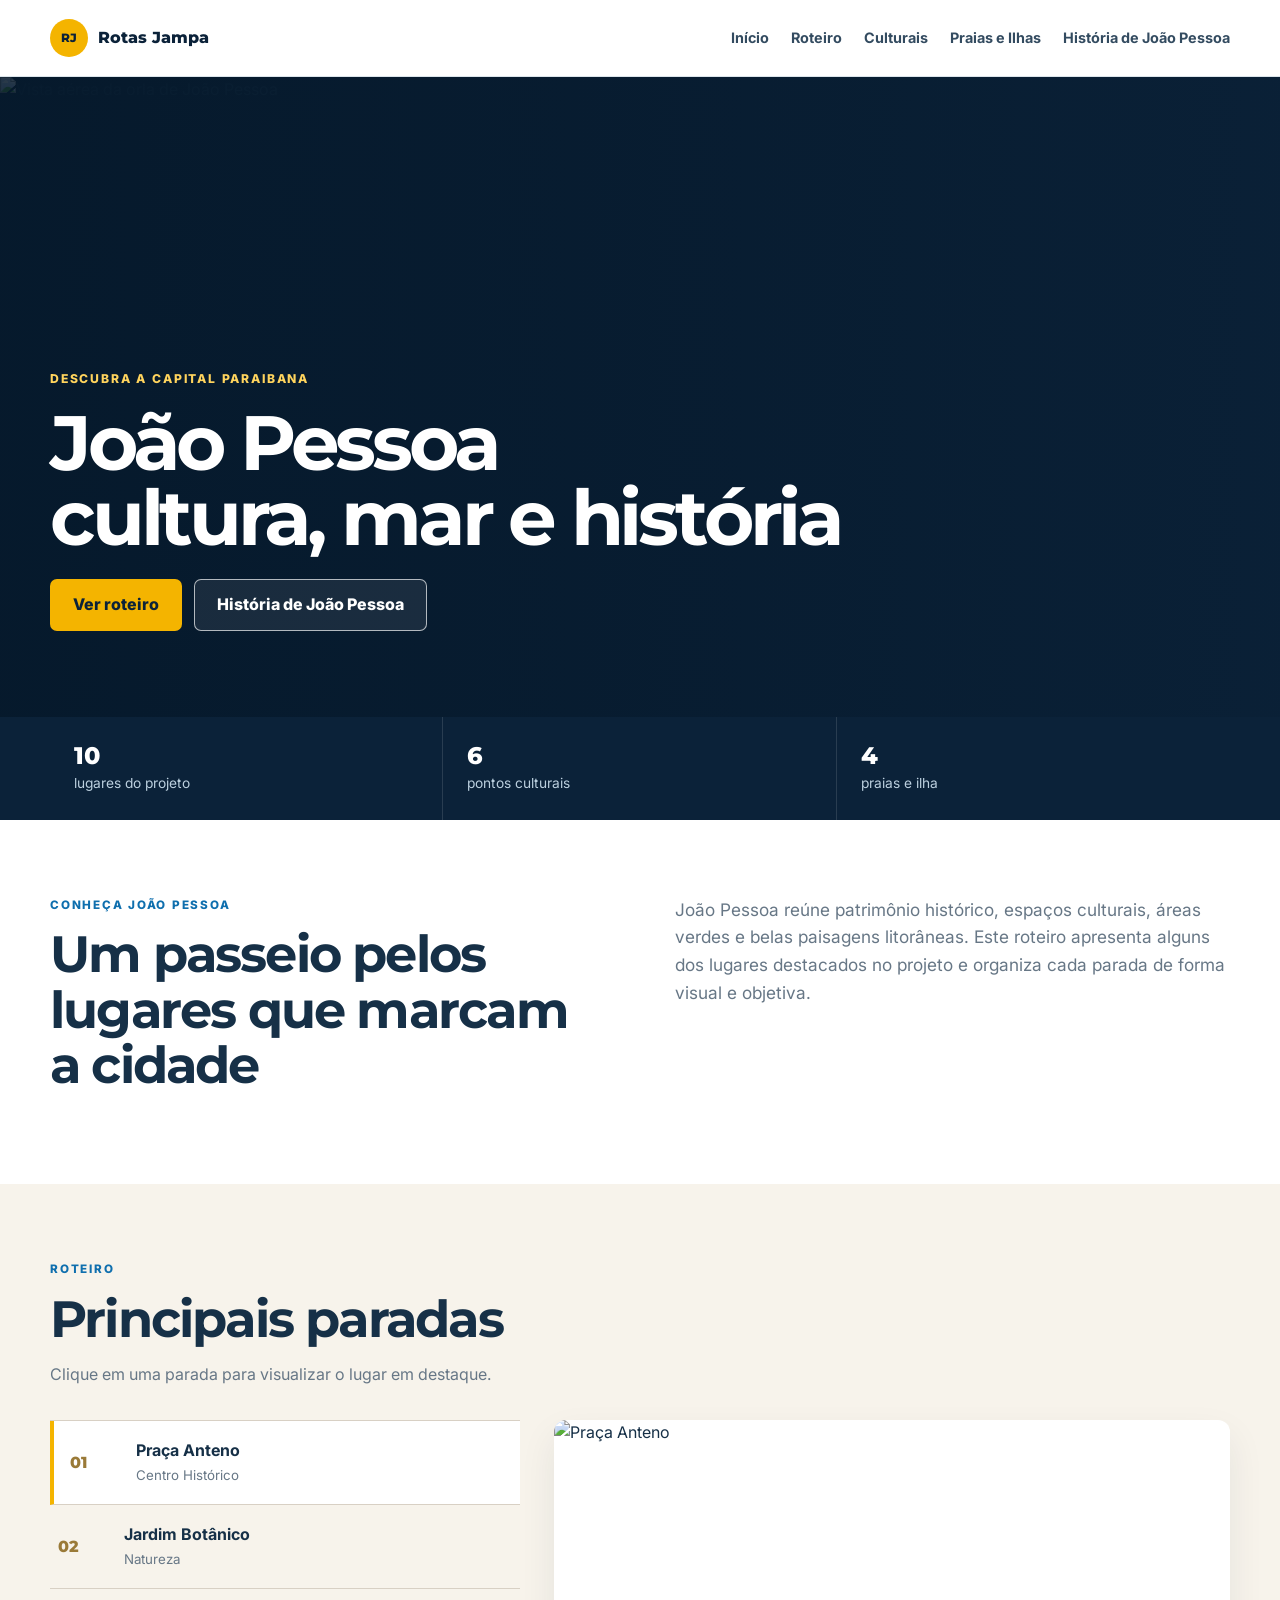
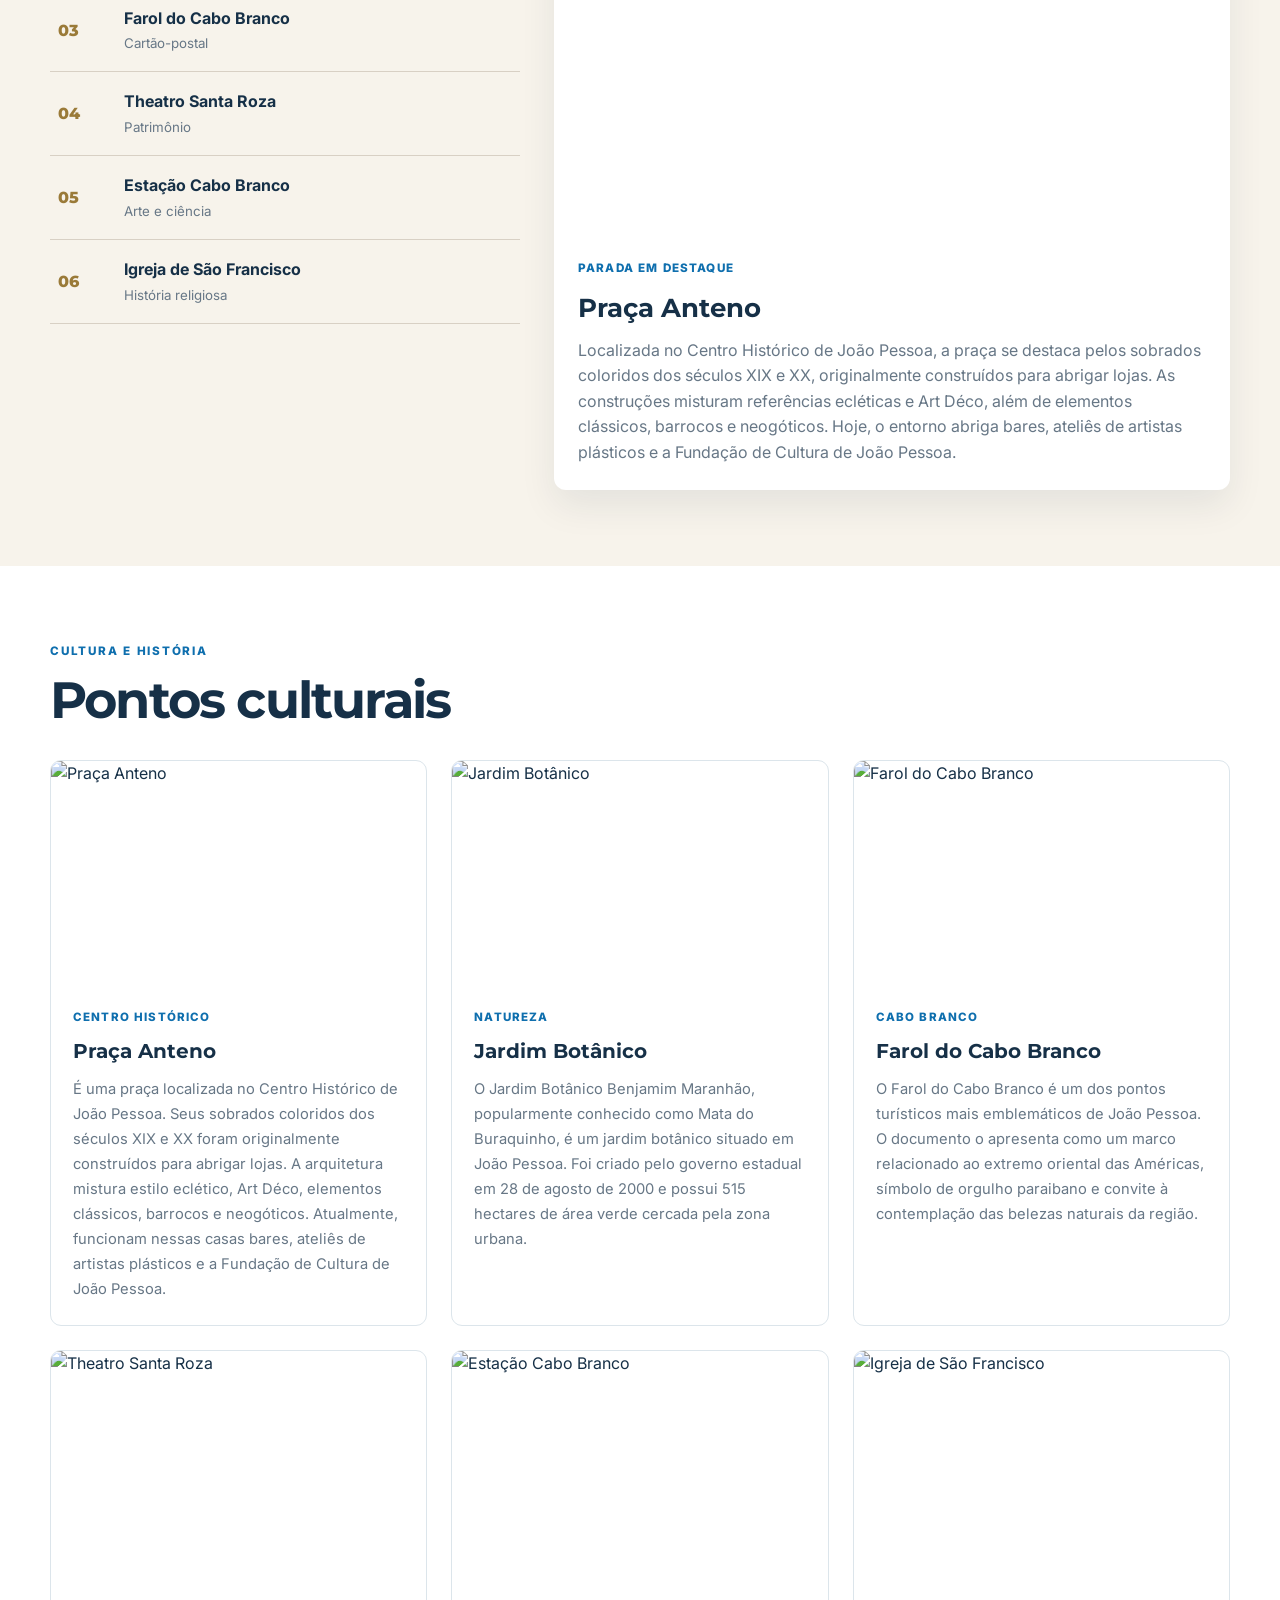
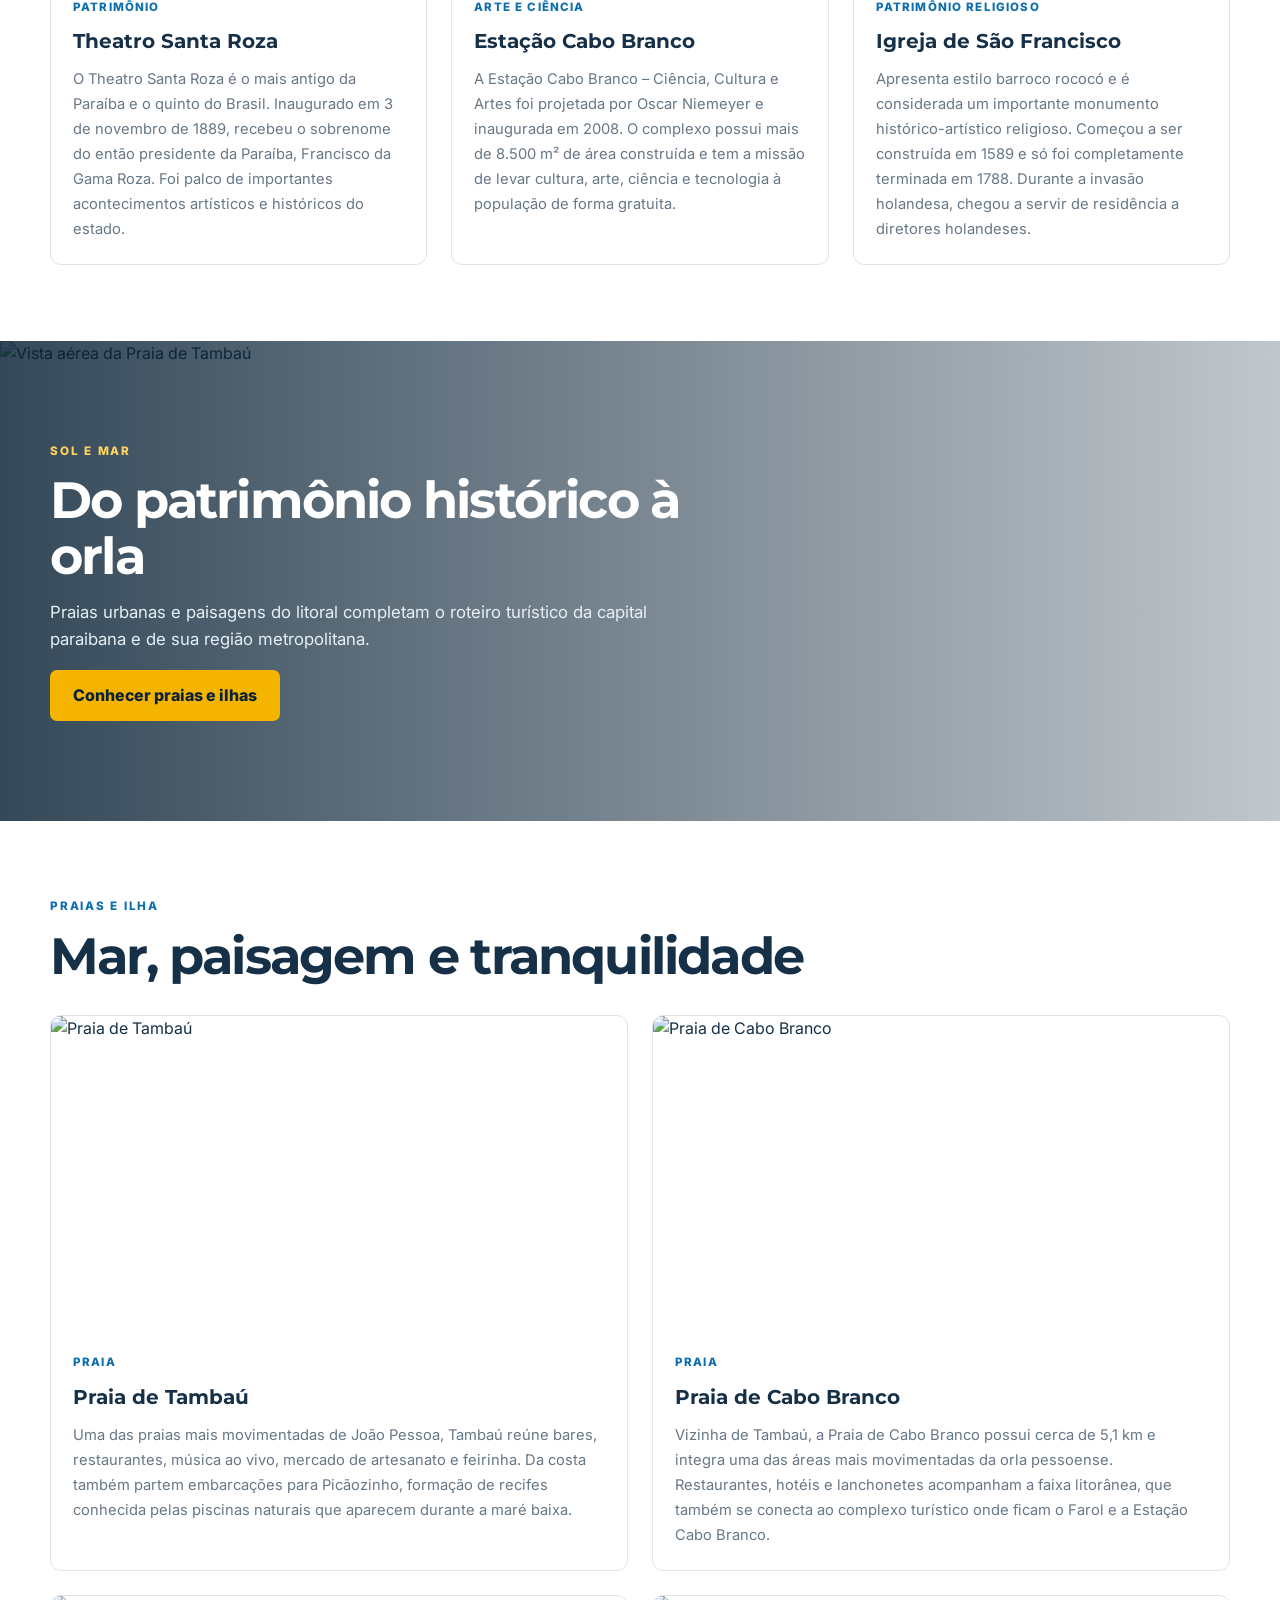
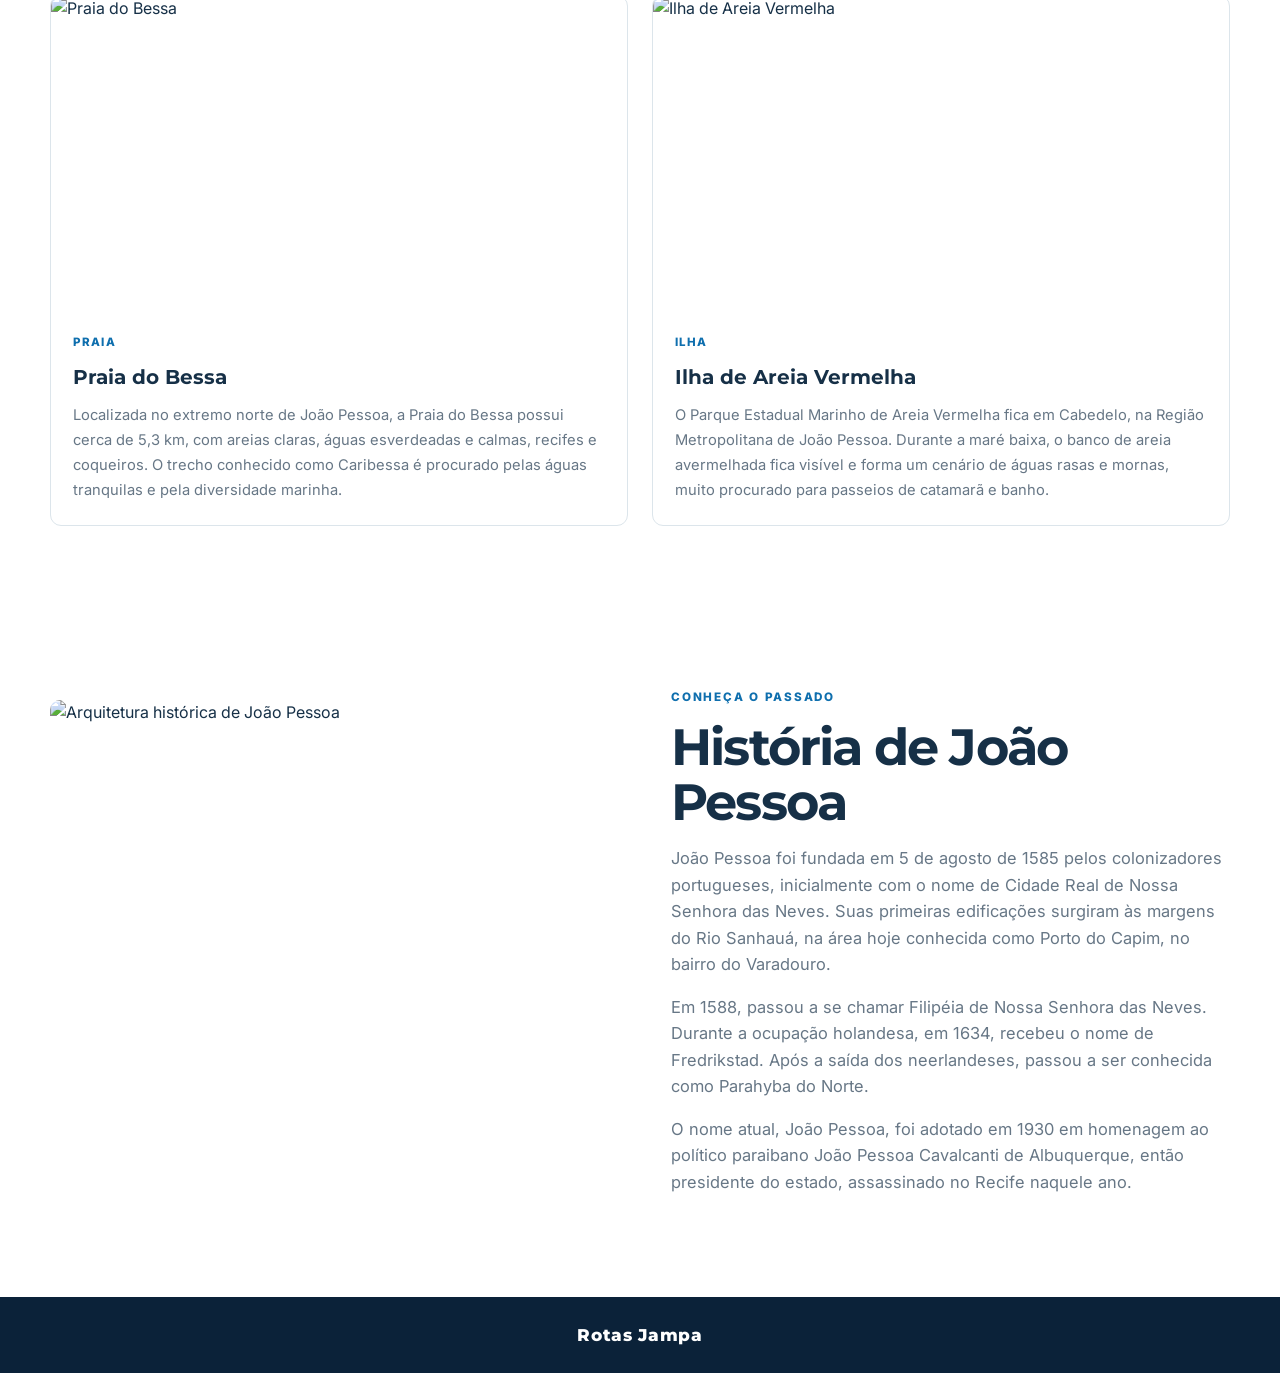
==== index.html @ 11f4ceae ":ok_hand: Alterações de revisão de código" ====
<!DOCTYPE html>
<html lang="pt-BR">
<head>
  <meta charset="UTF-8">
  <meta name="viewport" content="width=device-width, initial-scale=1.0">
  <meta name="description" content="Conheça pontos turísticos, praias, cultura e história de João Pessoa.">
  <title>Rotas Jampa | João Pessoa</title>
  <link rel="stylesheet" href="style.css">
</head>
<body>

  <header class="site-header">
    <div class="container header-inner">
      <a class="brand" href="#inicio">
        <span class="brand-mark">RJ</span>
        <span>Rotas Jampa</span>
      </a>

      <button class="menu-toggle" type="button" aria-expanded="false" aria-controls="menu">Menu</button>

      <nav class="primary-nav" id="menu">
        <a href="#inicio">Início</a>
        <a href="#roteiro">Roteiro</a>
        <a href="#culturais">Culturais</a>
        <a href="#praias">Praias e Ilhas</a>
        <a href="#historia">História de João Pessoa</a>
      </nav>
    </div>
  </header>

  <main>

    <section class="hero" id="inicio">
      <img src="img/cabo-branco.png" alt="Vista aérea da orla de João Pessoa">
      <div class="hero-overlay"></div>

      <div class="container hero-content">
        <span class="hero-kicker">Descubra a capital paraibana</span>

        <h1>
          João Pessoa<br>
          <strong>cultura, mar e história</strong>
        </h1>

        <div class="hero-actions">
          <a class="button primary" href="#roteiro">Ver roteiro</a>
          <a class="button ghost" href="#historia">História de João Pessoa</a>
        </div>
      </div>
    </section>

    <section class="quick-info">
      <div class="container quick-grid">
        <div>
          <strong>10</strong>
          <span>lugares do projeto</span>
        </div>

        <div>
          <strong>6</strong>
          <span>pontos culturais</span>
        </div>

        <div>
          <strong>4</strong>
          <span>praias e ilha</span>
        </div>
      </div>
    </section>

    <section class="section intro-section">
      <div class="container split">
        <div>
          <span class="eyebrow">Conheça João Pessoa</span>
          <h2>Um passeio pelos lugares que marcam a cidade</h2>
        </div>

        <div>
          <p>João Pessoa reúne patrimônio histórico, espaços culturais, áreas verdes e belas paisagens litorâneas. Este roteiro apresenta alguns dos lugares destacados no projeto e organiza cada parada de forma visual e objetiva.</p>
        </div>
      </div>
    </section>

    <section class="section route-section" id="roteiro">
      <div class="container">

        <div class="section-title">
          <span class="eyebrow">Roteiro</span>
          <h2>Principais paradas</h2>
          <p>Clique em uma parada para visualizar o lugar em destaque.</p>
        </div>

        <div class="route-layout">

          <div class="route-list">

            <button class="route-item active"
              data-image="img/praca-anteno.png"
              data-title="Praça Anteno"
              data-text="Localizada no Centro Histórico de João Pessoa, a praça se destaca pelos sobrados coloridos dos séculos XIX e XX, originalmente construídos para abrigar lojas. As construções misturam referências ecléticas e Art Déco, além de elementos clássicos, barrocos e neogóticos. Hoje, o entorno abriga bares, ateliês de artistas plásticos e a Fundação de Cultura de João Pessoa.">
              <span>01</span>
              <div>
                <strong>Praça Anteno</strong>
                <small>Centro Histórico</small>
              </div>
            </button>

            <button class="route-item"
              data-image="img/jardim-botanico.png"
              data-title="Jardim Botânico"
              data-text="O Jardim Botânico Benjamim Maranhão, popularmente conhecido como Mata do Buraquinho, está situado em João Pessoa. Foi criado pelo governo estadual em 28 de agosto de 2000 e possui 515 hectares de área verde cercada pela zona urbana.">
              <span>02</span>
              <div>
                <strong>Jardim Botânico</strong>
                <small>Natureza</small>
              </div>
            </button>

            <button class="route-item"
              data-image="img/farol-cabo-branco.png"
              data-title="Farol do Cabo Branco"
              data-text="O Farol do Cabo Branco é um dos pontos turísticos mais emblemáticos de João Pessoa. O documento destaca sua relação com o extremo oriental das Américas e o apresenta como símbolo de orgulho paraibano e como um local de contemplação da natureza.">
              <span>03</span>
              <div>
                <strong>Farol do Cabo Branco</strong>
                <small>Cartão-postal</small>
              </div>
            </button>

            <button class="route-item"
              data-image="img/theatro-santa-roza.png"
              data-title="Theatro Santa Roza"
              data-text="O Theatro Santa Roza é o mais antigo da Paraíba e o quinto do Brasil. Inaugurado em 3 de novembro de 1889, recebeu o sobrenome do então presidente da Paraíba, Francisco da Gama Roza, e foi palco de importantes acontecimentos artísticos e históricos do estado.">
              <span>04</span>
              <div>
                <strong>Theatro Santa Roza</strong>
                <small>Patrimônio</small>
              </div>
            </button>

            <button class="route-item"
              data-image="img/estacao-cabo-branco.png"
              data-title="Estação Cabo Branco"
              data-text="A Estação Cabo Branco – Ciência, Cultura e Artes foi projetada por Oscar Niemeyer e inaugurada em 2008. O complexo possui mais de 8.500 m² e tem como missão levar cultura, arte, ciência e tecnologia à população de forma gratuita.">
              <span>05</span>
              <div>
                <strong>Estação Cabo Branco</strong>
                <small>Arte e ciência</small>
              </div>
            </button>

            <button class="route-item"
              data-image="img/igreja-sao-francisco.png"
              data-title="Igreja de São Francisco"
              data-text="A Igreja de São Francisco apresenta estilo barroco rococó e é considerada um importante monumento histórico-artístico religioso. Sua construção começou em 1589 e foi completamente concluída em 1788.">
              <span>06</span>
              <div>
                <strong>Igreja de São Francisco</strong>
                <small>História religiosa</small>
              </div>
            </button>

          </div>

          <article class="route-preview">
            <img id="route-image" src="img/praca-anteno.png" alt="Praça Anteno">

            <div class="route-preview-content">
              <span>Parada em destaque</span>

              <h3 id="route-title">Praça Anteno</h3>

              <p id="route-text">
                Localizada no Centro Histórico de João Pessoa, a praça se destaca pelos sobrados coloridos dos séculos XIX e XX, originalmente construídos para abrigar lojas. As construções misturam referências ecléticas e Art Déco, além de elementos clássicos, barrocos e neogóticos. Hoje, o entorno abriga bares, ateliês de artistas plásticos e a Fundação de Cultura de João Pessoa.
              </p>
            </div>
          </article>

        </div>
      </div>
    </section>

    <section class="section cards-section" id="culturais">
      <div class="container">

        <div class="section-title">
          <span class="eyebrow">Cultura e história</span>
          <h2>Pontos culturais</h2>
        </div>

        <div class="tour-grid">

          <article class="tour-card">
            <img src="img/praca-anteno.png" alt="Praça Anteno">
            <div>
              <span>Centro Histórico</span>
              <h3>Praça Anteno</h3>
              <p>É uma praça localizada no Centro Histórico de João Pessoa. Seus sobrados coloridos dos séculos XIX e XX foram originalmente construídos para abrigar lojas. A arquitetura mistura estilo eclético, Art Déco, elementos clássicos, barrocos e neogóticos. Atualmente, funcionam nessas casas bares, ateliês de artistas plásticos e a Fundação de Cultura de João Pessoa.</p>
            </div>
          </article>

          <article class="tour-card">
            <img src="img/jardim-botanico.png" alt="Jardim Botânico">
            <div>
              <span>Natureza</span>
              <h3>Jardim Botânico</h3>
              <p>O Jardim Botânico Benjamim Maranhão, popularmente conhecido como Mata do Buraquinho, é um jardim botânico situado em João Pessoa. Foi criado pelo governo estadual em 28 de agosto de 2000 e possui 515 hectares de área verde cercada pela zona urbana.</p>
            </div>
          </article>

          <article class="tour-card">
            <img src="img/farol-cabo-branco.png" alt="Farol do Cabo Branco">
            <div>
              <span>Cabo Branco</span>
              <h3>Farol do Cabo Branco</h3>
              <p>O Farol do Cabo Branco é um dos pontos turísticos mais emblemáticos de João Pessoa. O documento o apresenta como um marco relacionado ao extremo oriental das Américas, símbolo de orgulho paraibano e convite à contemplação das belezas naturais da região.</p>
            </div>
          </article>

          <article class="tour-card">
            <img src="img/theatro-santa-roza.png" alt="Theatro Santa Roza">
            <div>
              <span>Patrimônio</span>
              <h3>Theatro Santa Roza</h3>
              <p>O Theatro Santa Roza é o mais antigo da Paraíba e o quinto do Brasil. Inaugurado em 3 de novembro de 1889, recebeu o sobrenome do então presidente da Paraíba, Francisco da Gama Roza. Foi palco de importantes acontecimentos artísticos e históricos do estado.</p>
            </div>
          </article>

          <article class="tour-card">
            <img src="img/estacao-cabo-branco.png" alt="Estação Cabo Branco">
            <div>
              <span>Arte e ciência</span>
              <h3>Estação Cabo Branco</h3>
              <p>A Estação Cabo Branco – Ciência, Cultura e Artes foi projetada por Oscar Niemeyer e inaugurada em 2008. O complexo possui mais de 8.500 m² de área construída e tem a missão de levar cultura, arte, ciência e tecnologia à população de forma gratuita.</p>
            </div>
          </article>

          <article class="tour-card">
            <img src="img/igreja-sao-francisco.png" alt="Igreja de São Francisco">
            <div>
              <span>Patrimônio religioso</span>
              <h3>Igreja de São Francisco</h3>
              <p>Apresenta estilo barroco rococó e é considerada um importante monumento histórico-artístico religioso. Começou a ser construída em 1589 e só foi completamente terminada em 1788. Durante a invasão holandesa, chegou a servir de residência a diretores holandeses.</p>
            </div>
          </article>

        </div>
      </div>
    </section>

    <section class="feature-banner">
      <img src="img/tambau.png" alt="Vista aérea da Praia de Tambaú">
      <div class="feature-overlay"></div>

      <div class="container feature-content">
        <span class="eyebrow light">Sol e mar</span>
        <h2>Do patrimônio histórico à orla</h2>
        <p>Praias urbanas e paisagens do litoral completam o roteiro turístico da capital paraibana e de sua região metropolitana.</p>
        <a class="button primary" href="#praias">Conhecer praias e ilhas</a>
      </div>
    </section>

    <section class="section cards-section" id="praias">
      <div class="container">

        <div class="section-title">
          <span class="eyebrow">Praias e ilha</span>
          <h2>Mar, paisagem e tranquilidade</h2>
        </div>

        <div class="tour-grid beach-grid">

          <article class="tour-card large">
            <img src="img/tambau.png" alt="Praia de Tambaú">
            <div>
              <span>Praia</span>
              <h3>Praia de Tambaú</h3>
              <p>Uma das praias mais movimentadas de João Pessoa, Tambaú reúne bares, restaurantes, música ao vivo, mercado de artesanato e feirinha. Da costa também partem embarcações para Picãozinho, formação de recifes conhecida pelas piscinas naturais que aparecem durante a maré baixa.</p>
            </div>
          </article>

          <article class="tour-card large">
            <img src="img/cabo-branco.png" alt="Praia de Cabo Branco">
            <div>
              <span>Praia</span>
              <h3>Praia de Cabo Branco</h3>
              <p>Vizinha de Tambaú, a Praia de Cabo Branco possui cerca de 5,1 km e integra uma das áreas mais movimentadas da orla pessoense. Restaurantes, hotéis e lanchonetes acompanham a faixa litorânea, que também se conecta ao complexo turístico onde ficam o Farol e a Estação Cabo Branco.</p>
            </div>
          </article>

          <article class="tour-card large">
            <img src="img/bessa.png" alt="Praia do Bessa">
            <div>
              <span>Praia</span>
              <h3>Praia do Bessa</h3>
              <p>Localizada no extremo norte de João Pessoa, a Praia do Bessa possui cerca de 5,3 km, com areias claras, águas esverdeadas e calmas, recifes e coqueiros. O trecho conhecido como Caribessa é procurado pelas águas tranquilas e pela diversidade marinha.</p>
            </div>
          </article>

          <article class="tour-card large">
            <img src="img/areia-vermelha.png" alt="Ilha de Areia Vermelha">
            <div>
              <span>Ilha</span>
              <h3>Ilha de Areia Vermelha</h3>
              <p>O Parque Estadual Marinho de Areia Vermelha fica em Cabedelo, na Região Metropolitana de João Pessoa. Durante a maré baixa, o banco de areia avermelhada fica visível e forma um cenário de águas rasas e mornas, muito procurado para passeios de catamarã e banho.</p>
            </div>
          </article>

        </div>
      </div>
    </section>

    <section class="history-section" id="historia">
      <div class="container history-layout">

        <div class="history-image">
          <img src="img/praca-anteno.png" alt="Arquitetura histórica de João Pessoa">
        </div>

        <div class="history-copy">
          <span class="eyebrow">Conheça o passado</span>
          <h2>História de João Pessoa</h2>

          <p>João Pessoa foi fundada em 5 de agosto de 1585 pelos colonizadores portugueses, inicialmente com o nome de Cidade Real de Nossa Senhora das Neves. Suas primeiras edificações surgiram às margens do Rio Sanhauá, na área hoje conhecida como Porto do Capim, no bairro do Varadouro.</p>

          <p>Em 1588, passou a se chamar Filipéia de Nossa Senhora das Neves. Durante a ocupação holandesa, em 1634, recebeu o nome de Fredrikstad. Após a saída dos neerlandeses, passou a ser conhecida como Parahyba do Norte.</p>

          <p>O nome atual, João Pessoa, foi adotado em 1930 em homenagem ao político paraibano João Pessoa Cavalcanti de Albuquerque, então presidente do estado, assassinado no Recife naquele ano.</p>
        </div>

      </div>
    </section>

  </main>

  <footer class="site-footer">
    <div class="container footer-simple">Rotas Jampa</div>
  </footer>

  <script src="script.js"></script>
</body>
</html>
---- style.css ----
@import url('https://fonts.googleapis.com/css2?family=Inter:wght@400;500;600;700&family=Montserrat:wght@600;700;800&display=swap');

:root{
  --navy:#0b2239;
  --blue:#0f6fae;
  --sky:#eaf5fb;
  --yellow:#f4b400;
  --sand:#f7f3eb;
  --white:#fff;
  --ink:#163047;
  --muted:#677786;
  --line:#dce5eb;
}

*{box-sizing:border-box}

html{scroll-behavior:smooth}

body{
  margin:0;
  color:var(--ink);
  background:#fff;
  font:1rem/1.6 Inter,Arial,sans-serif;
}

img{
  display:block;
  width:100%;
}

a{
  text-decoration:none;
  color:inherit;
}

button{font:inherit}

h1,h2,h3,.brand{
  font-family:Montserrat,Arial,sans-serif;
}

h1,h2,h3,p{margin-top:0}

.container{
  width:min(1180px,calc(100% - 40px));
  margin-inline:auto;
}

.site-header{
  position:sticky;
  top:0;
  z-index:30;
  background:rgba(255,255,255,.95);
  backdrop-filter:blur(12px);
  border-bottom:1px solid var(--line);
}

.header-inner{
  min-height:76px;
  display:flex;
  align-items:center;
  justify-content:space-between;
  gap:28px;
}

.brand{
  display:flex;
  align-items:center;
  gap:10px;
  font-weight:800;
  color:var(--navy);
}

.brand-mark{
  display:grid;
  place-items:center;
  width:38px;
  height:38px;
  border-radius:50%;
  background:var(--yellow);
  color:var(--navy);
  font-size:.72rem;
}

.primary-nav{
  display:flex;
  gap:22px;
  align-items:center;
}

.primary-nav a{
  font-size:.9rem;
  font-weight:700;
  color:#334b60;
}

.primary-nav a:hover{color:var(--blue)}

.menu-toggle{
  display:none;
  border:1px solid var(--line);
  background:#fff;
  border-radius:8px;
  padding:9px 14px;
  color:var(--navy);
  cursor:pointer;
}

.hero{
  position:relative;
  min-height:640px;
  display:flex;
  align-items:end;
  overflow:hidden;
  background:var(--navy);
}

.hero>img{
  position:absolute;
  inset:0;
  height:100%;
  object-fit:cover;
}

.hero-overlay{
  position:absolute;
  inset:0;
  background:linear-gradient(90deg,rgba(5,24,42,.86) 0%,rgba(5,24,42,.58) 48%,rgba(5,24,42,.18) 100%);
}

.hero-content{
  position:relative;
  z-index:2;
  color:#fff;
  padding-top:120px;
  padding-bottom:86px;
}

.hero-kicker{
  display:inline-block;
  margin-bottom:16px;
  color:#ffd45d;
  font-weight:800;
  text-transform:uppercase;
  letter-spacing:.15em;
  font-size:.76rem;
}

.hero h1{
  max-width:850px;
  font-size:clamp(3rem,6vw,5.7rem);
  line-height:.98;
  letter-spacing:-.055em;
  margin-bottom:24px;
}

.hero h1 strong{
  font-weight:700;
  color:#fff;
}

.hero p{
  max-width:650px;
  font-size:1.18rem;
  color:#eaf3f9;
  margin-bottom:28px;
}

.hero-actions{
  display:flex;
  flex-wrap:wrap;
  gap:12px;
}

.button{
  display:inline-flex;
  align-items:center;
  justify-content:center;
  min-height:50px;
  padding:12px 22px;
  border:1px solid transparent;
  border-radius:7px;
  font-weight:800;
  cursor:pointer;
}

.button.primary{
  background:var(--yellow);
  color:var(--navy);
}

.button.ghost{
  border-color:#ffffffaa;
  color:#fff;
  background:#ffffff14;
}

.quick-info{
  background:var(--navy);
  color:#fff;
}

.quick-grid{
  display:grid;
  grid-template-columns:repeat(3,1fr);
}

.quick-grid div{
  padding:24px;
  border-right:1px solid #ffffff20;
}

.quick-grid div:last-child{
  border-right:0;
}

.quick-grid strong{
  display:block;
  font:800 1.5rem Montserrat;
}

.quick-grid span{
  color:#bcd0df;
  font-size:.86rem;
}

.section{padding:76px 0}

.split{
  display:grid;
  grid-template-columns:1fr 1fr;
  gap:70px;
  align-items:start;
}

.eyebrow{
  display:block;
  margin-bottom:12px;
  color:var(--blue);
  font-size:.73rem;
  font-weight:800;
  letter-spacing:.15em;
  text-transform:uppercase;
}

.eyebrow.light{color:#ffd45d}

h2{
  font-size:clamp(2rem,4vw,3.2rem);
  line-height:1.08;
  letter-spacing:-.035em;
  margin-bottom:16px;
}

.split p{
  color:var(--muted);
  font-size:1.08rem;
}

.section-title{margin-bottom:32px}

.section-title p{
  color:var(--muted);
  margin-bottom:0;
}

.route-section{background:var(--sand)}

.route-layout{
  display:grid;
  grid-template-columns:.82fr 1.18fr;
  gap:34px;
  align-items:start;
}

.route-list{
  display:flex;
  flex-direction:column;
  border-top:1px solid #d8d0c4;
}

.route-item{
  display:grid;
  grid-template-columns:54px 1fr;
  gap:12px;
  align-items:center;
  text-align:left;
  padding:17px 8px;
  border:0;
  border-bottom:1px solid #d8d0c4;
  background:transparent;
  color:var(--ink);
  cursor:pointer;
}

.route-item>span{
  font:800 1rem Montserrat;
  color:#9a7a38;
}

.route-item strong{
  display:block;
  font-size:1rem;
}

.route-item small{
  display:block;
  color:var(--muted);
  margin-top:2px;
}

.route-item.active{
  background:#fff;
  padding-left:16px;
  border-left:4px solid var(--yellow);
}

.route-preview{
  margin:0;
  background:#fff;
  border-radius:12px;
  overflow:hidden;
  box-shadow:0 16px 36px #112a3b14;
}

.route-preview img{
  height:410px;
  object-fit:cover;
}

.route-preview-content{padding:24px}

.route-preview-content>span{
  color:var(--blue);
  font-size:.73rem;
  font-weight:800;
  text-transform:uppercase;
  letter-spacing:.1em;
}

.route-preview-content h3{
  font-size:1.65rem;
  margin:8px 0;
}

.route-preview-content p{
  color:var(--muted);
  margin-bottom:0;
}

.cards-section{background:#fff}

.tour-grid{
  display:grid;
  grid-template-columns:repeat(3,1fr);
  gap:24px;
}

.tour-card{
  overflow:hidden;
  border:1px solid var(--line);
  border-radius:11px;
  background:#fff;
  transition:.2s ease;
}

.tour-card:hover{
  transform:translateY(-5px);
  box-shadow:0 14px 32px #122c3e14;
}

.tour-card img{
  height:220px;
  object-fit:cover;
}

.tour-card>div{padding:22px}

.tour-card span{
  color:var(--blue);
  font-size:.72rem;
  font-weight:800;
  text-transform:uppercase;
  letter-spacing:.1em;
}

.tour-card h3{
  font-size:1.22rem;
  margin:8px 0 10px;
}

.tour-card p{
  color:var(--muted);
  font-size:.92rem;
  margin-bottom:0;
  line-height:1.7;
}

.beach-grid{
  grid-template-columns:repeat(2,1fr);
}

.tour-card.large img{height:310px}

.feature-banner{
  position:relative;
  min-height:480px;
  display:flex;
  align-items:center;
  overflow:hidden;
}

.feature-banner>img{
  position:absolute;
  inset:0;
  height:100%;
  object-fit:cover;
}

.feature-overlay{
  position:absolute;
  inset:0;
  background:linear-gradient(90deg,rgba(7,32,52,.82),rgba(7,32,52,.25));
}

.feature-content{
  position:relative;
  color:#fff;
  z-index:2;
  padding-top:80px;
  padding-bottom:80px;
}

.feature-content h2{max-width:700px}

.feature-content p{
  max-width:600px;
  color:#e7f0f5;
  font-size:1.05rem;
}

.history-section{
  padding:86px 0;
  background:#fff;
}

.history-layout{
  display:grid;
  grid-template-columns:1fr 1fr;
  gap:62px;
  align-items:center;
}

.history-image img{
  height:500px;
  object-fit:cover;
  border-radius:10px;
}

.history-copy p{
  color:var(--muted);
  font-size:1.03rem;
}

.site-footer{
  background:var(--navy);
  color:#fff;
  padding:28px 0;
}

.footer-simple{
  text-align:center;
  font:800 1.05rem Montserrat,Arial,sans-serif;
  letter-spacing:.04em;
}

@media(max-width:900px){
  .menu-toggle{display:block}

  .header-inner{
    flex-wrap:wrap;
    padding:13px 0;
  }

  .primary-nav{
    display:none;
    width:100%;
    flex-direction:column;
    align-items:stretch;
    gap:0;
    padding-bottom:10px;
  }

  .primary-nav.is-open{display:flex}

  .primary-nav a{
    padding:10px 0;
    border-top:1px solid var(--line);
  }

  .hero{min-height:560px}

  .quick-grid{
    grid-template-columns:repeat(2,1fr);
  }

  .split,
  .route-layout,
  .history-layout{
    grid-template-columns:1fr;
  }

  .tour-grid{
    grid-template-columns:repeat(2,1fr);
  }

  .route-preview img{height:360px}
}

@media(max-width:600px){
  .container{
    width:calc(100% - 28px);
  }

  .hero{min-height:520px}

  .hero-content{
    padding-top:82px;
    padding-bottom:52px;
  }

  .hero h1{
    font-size:2.8rem;
  }

  .section{
    padding:54px 0;
  }

  .quick-grid{
    grid-template-columns:1fr;
  }

  .quick-grid div{
    padding:18px 12px;
    border-right:0;
    border-bottom:1px solid #ffffff20;
  }

  .tour-grid,
  .beach-grid{
    grid-template-columns:1fr;
  }

  .tour-card img,
  .tour-card.large img{
    height:230px;
  }

  .route-preview img{
    height:260px;
  }

  .history-image img{
    height:330px;
  }
}
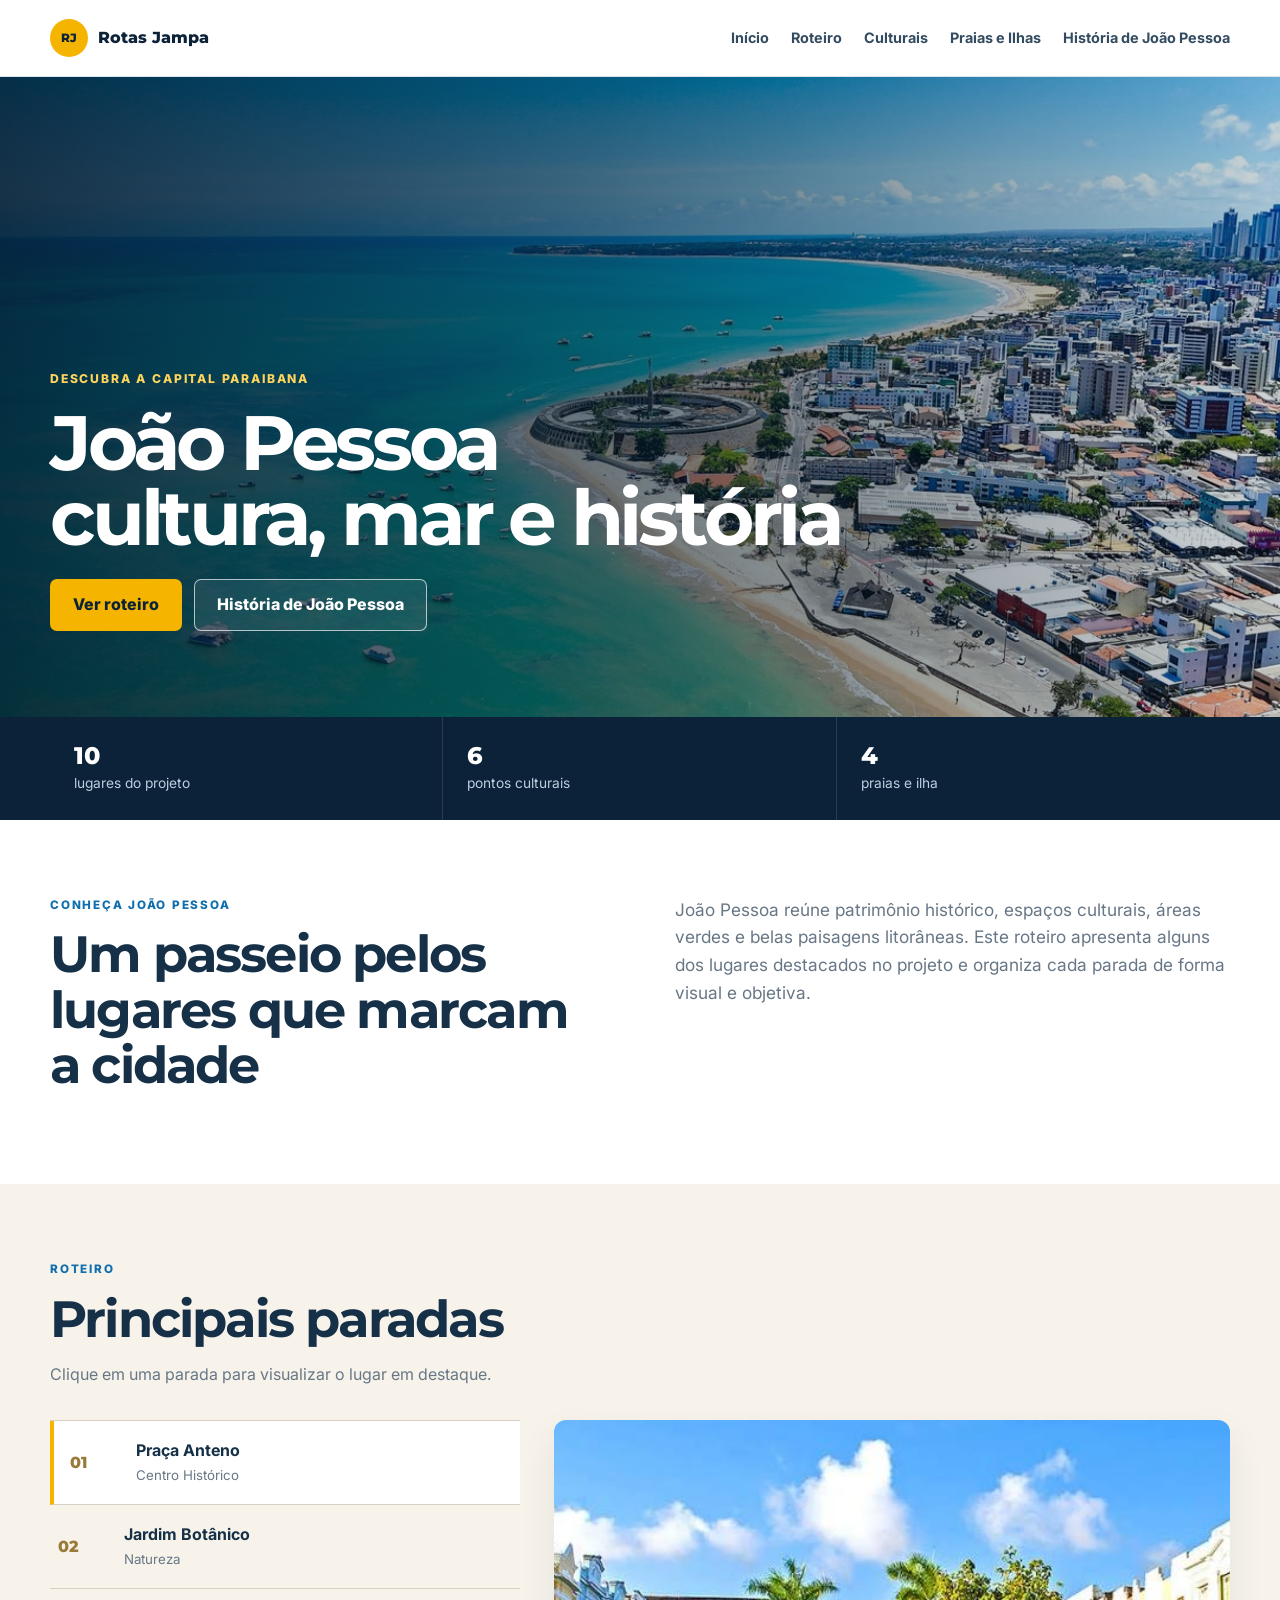
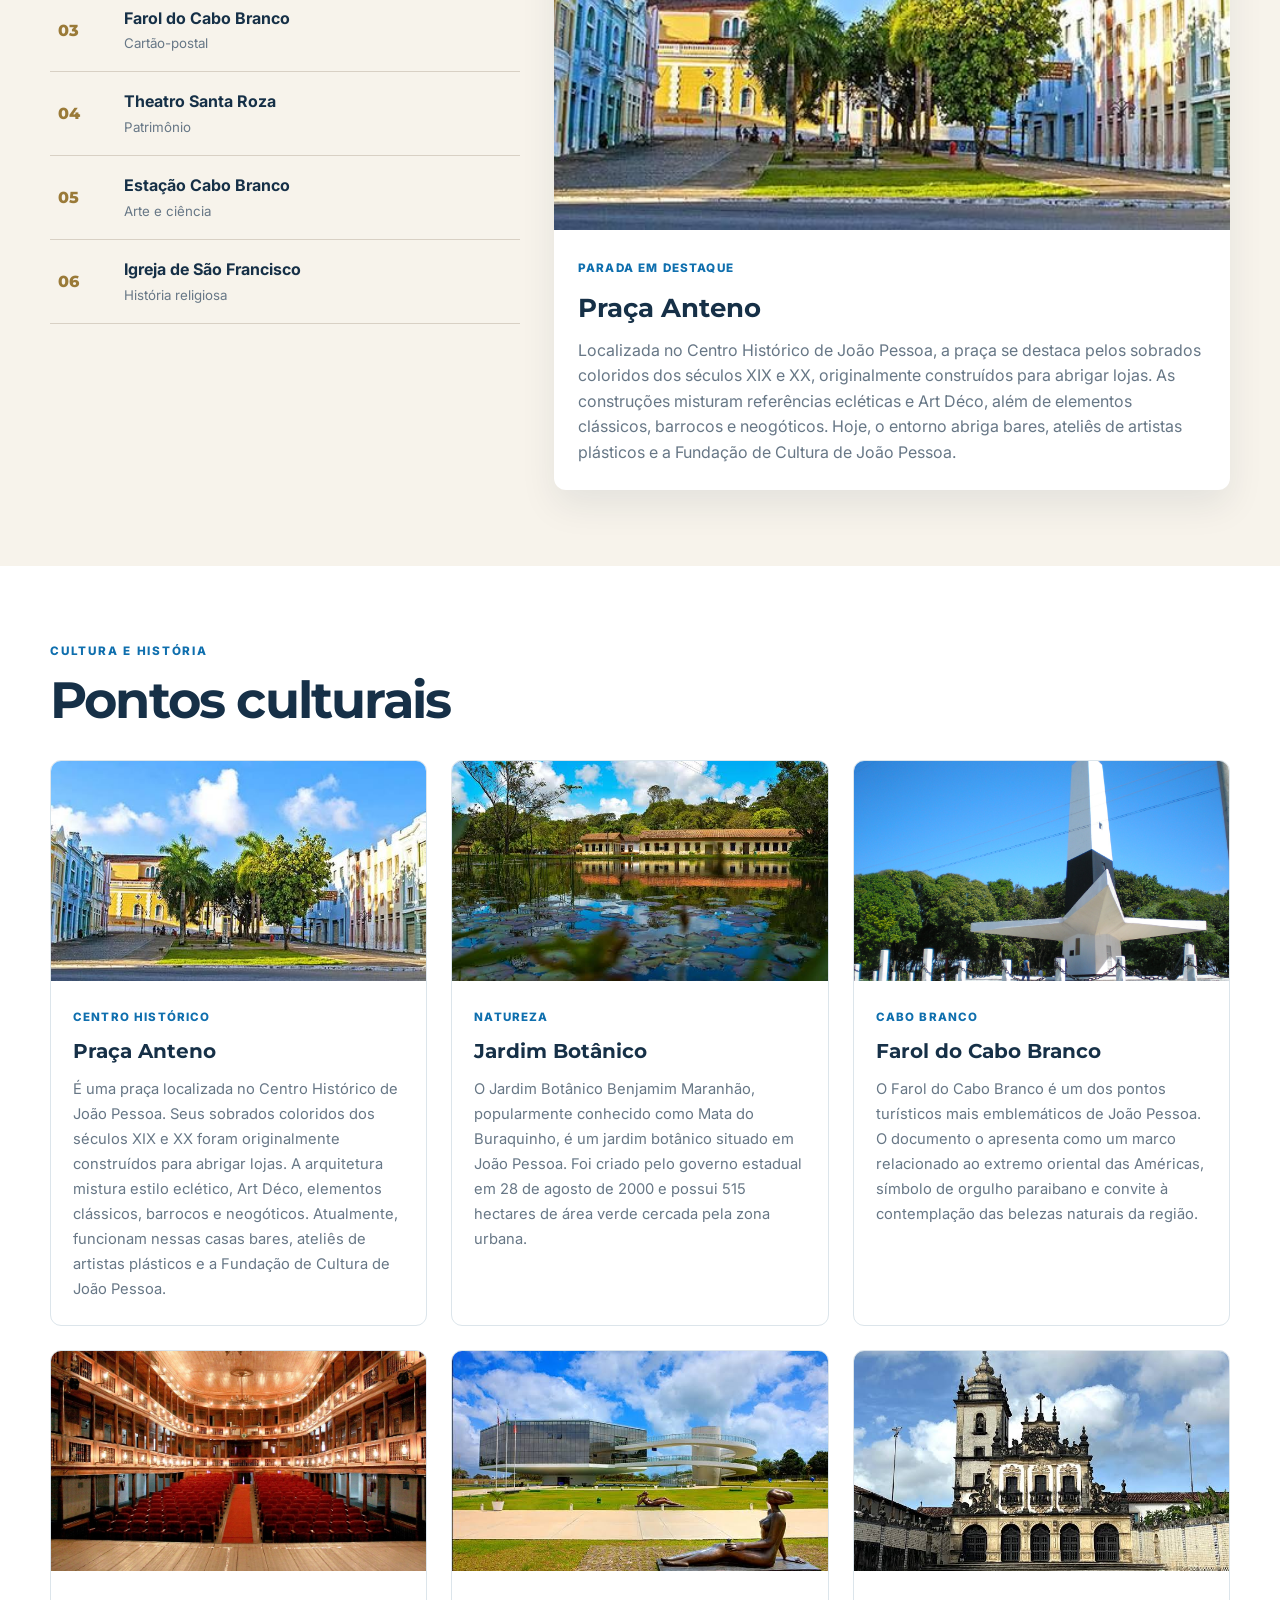
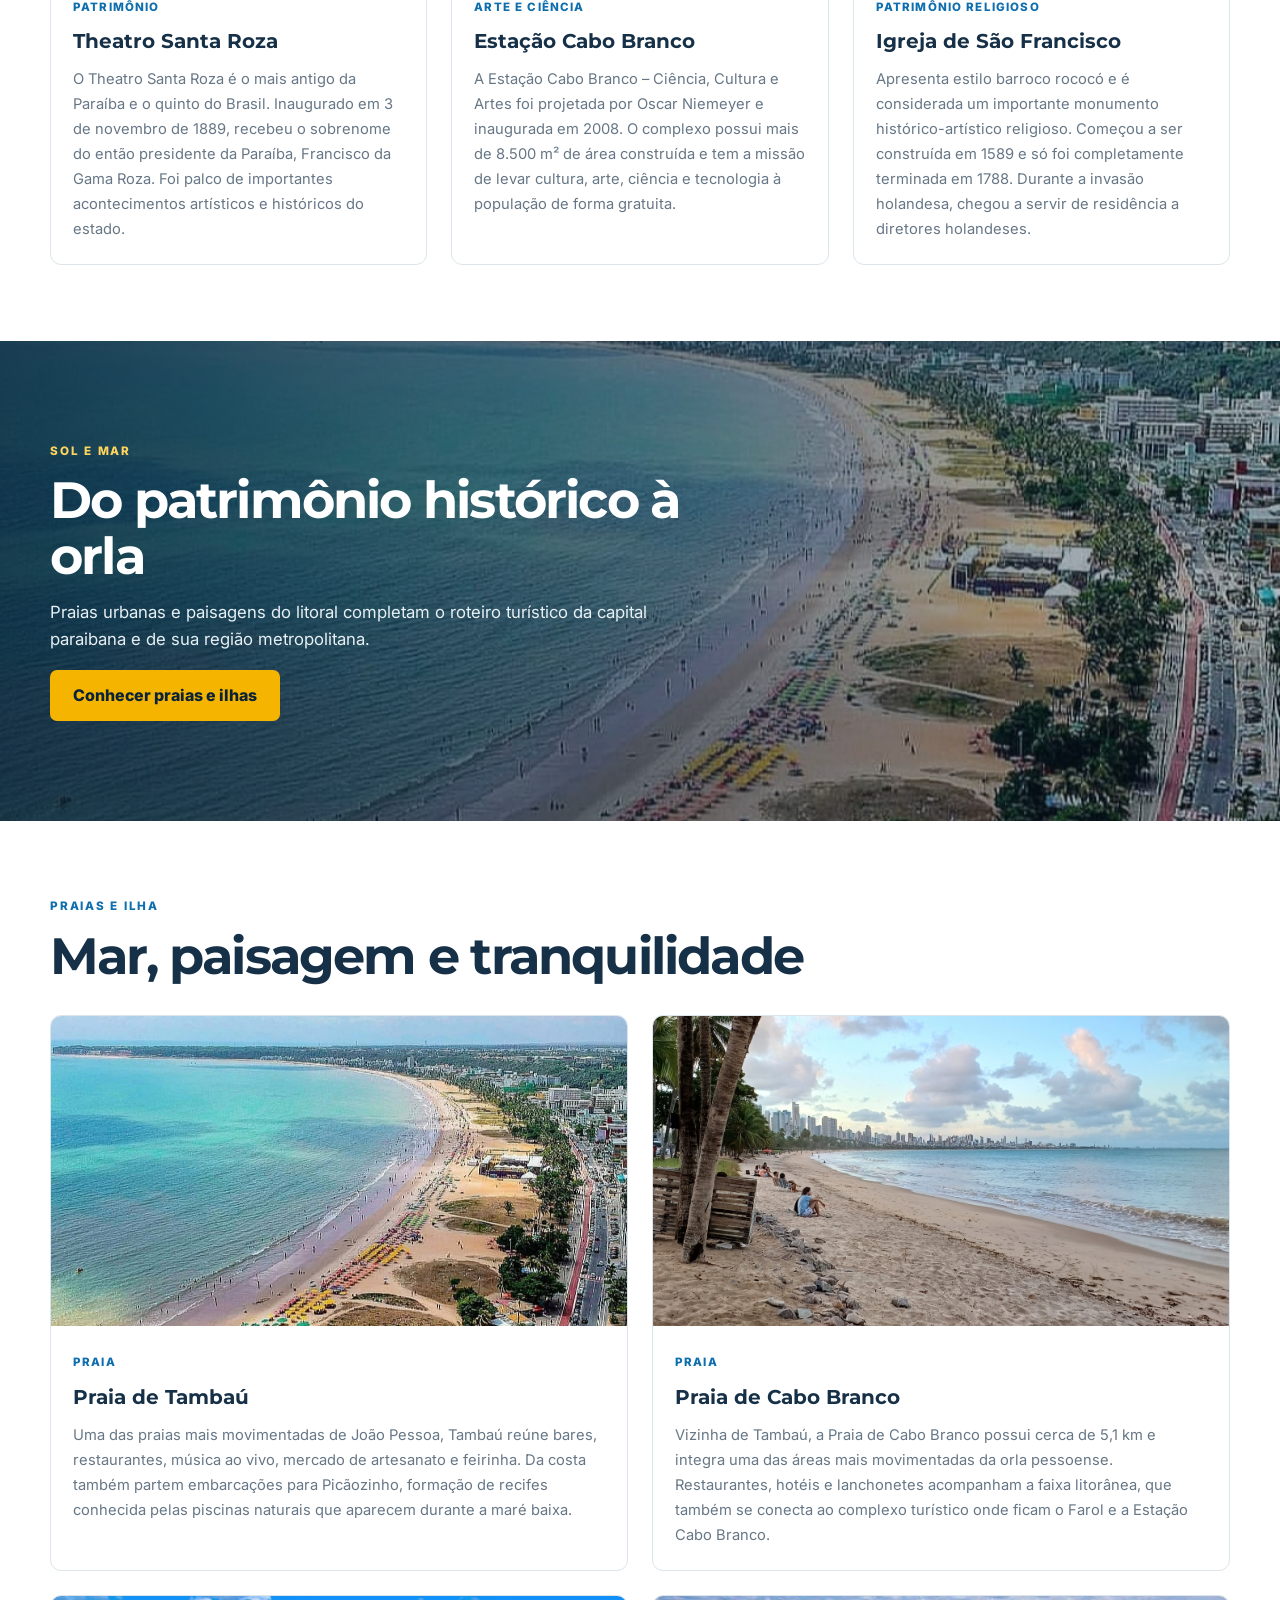
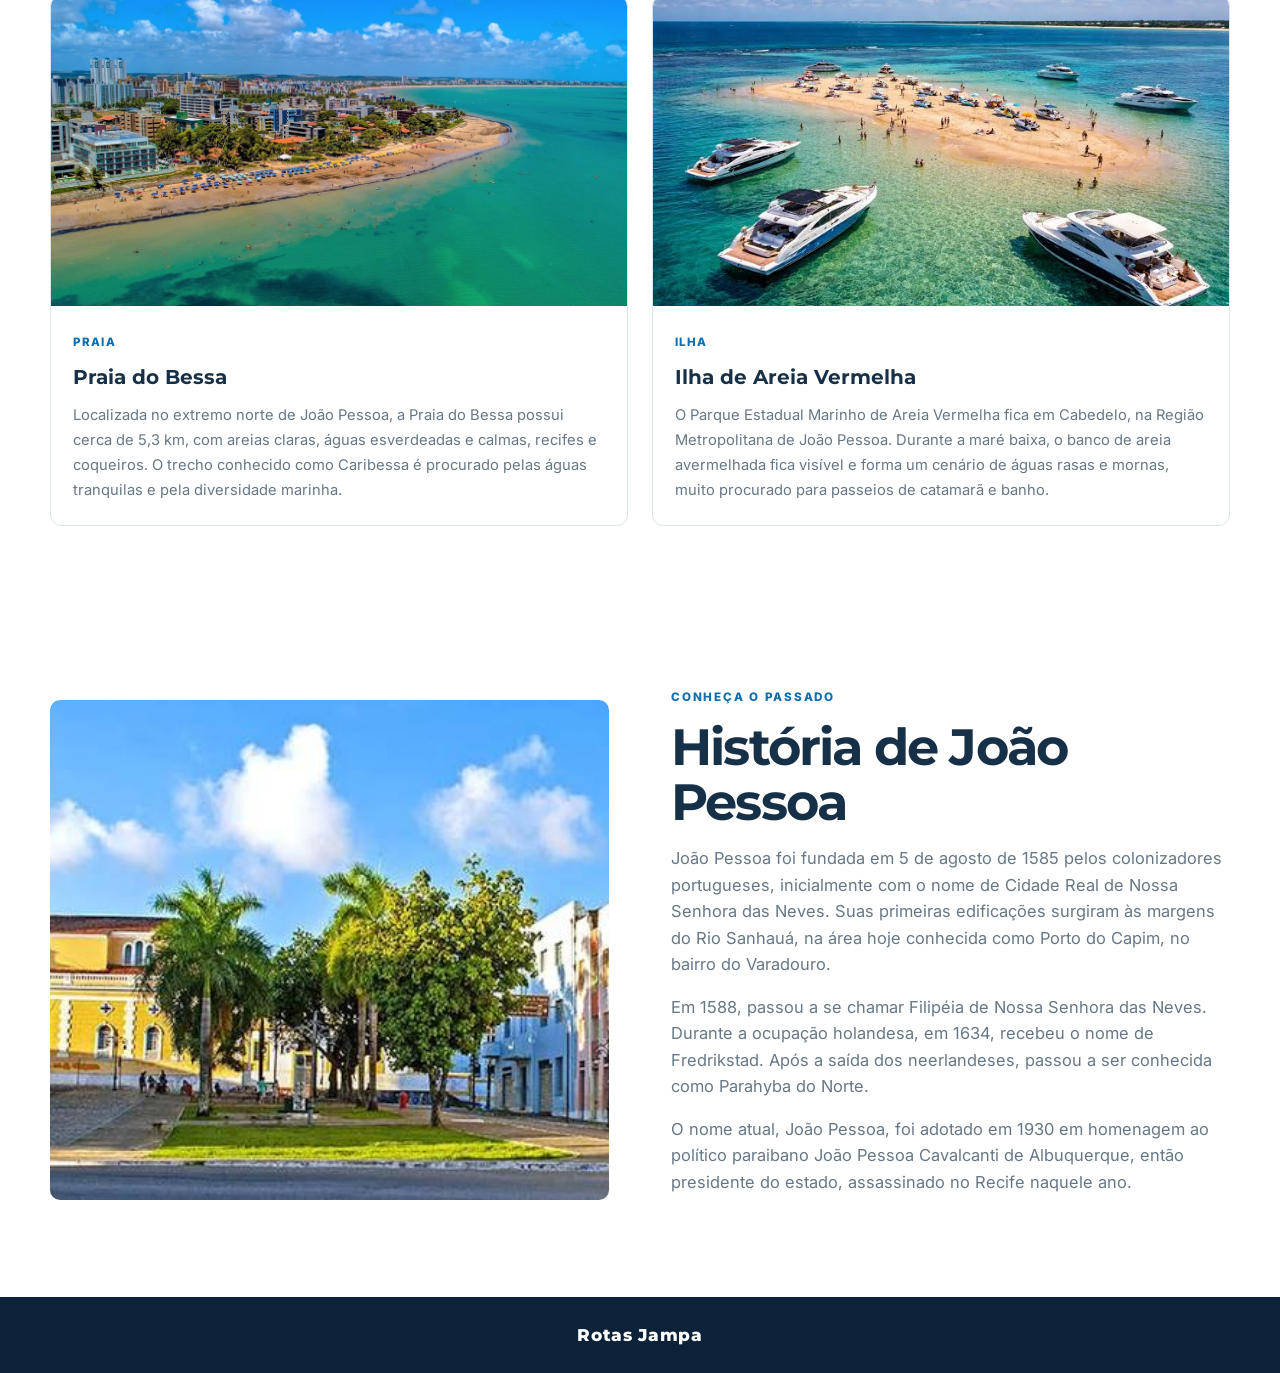
==== commit 717fbeb0: ":lipstick: Estilização de interface" ====
--- a/index.html
+++ b/index.html
@@ -6,6 +6,7 @@
   <meta name="description" content="Conheça pontos turísticos, praias, cultura e história de João Pessoa.">
   <title>Rotas Jampa | João Pessoa</title>
   <link rel="stylesheet" href="style.css">
+  <link rel="icon" href="img/WhatsApp Image 2026-09-06 at 20.38.51.jpeg" type="icone do site">
 </head>
 <body>
 
@@ -31,7 +32,7 @@
   <main>
 
     <section class="hero" id="inicio">
-      <img src="img/cabo-branco.png" alt="Vista aérea da orla de João Pessoa">
+      <img src="img/orla de joao pessoa.jpg"alt="Vista aérea da orla de João Pessoa">
       <div class="hero-overlay"></div>
 
       <div class="container hero-content">
@@ -95,7 +96,7 @@
           <div class="route-list">
 
             <button class="route-item active"
-              data-image="img/praca-anteno.png"
+              data-image="img/praça anteno.jpg"
               data-title="Praça Anteno"
               data-text="Localizada no Centro Histórico de João Pessoa, a praça se destaca pelos sobrados coloridos dos séculos XIX e XX, originalmente construídos para abrigar lojas. As construções misturam referências ecléticas e Art Déco, além de elementos clássicos, barrocos e neogóticos. Hoje, o entorno abriga bares, ateliês de artistas plásticos e a Fundação de Cultura de João Pessoa.">
               <span>01</span>
@@ -106,7 +107,7 @@
             </button>
 
             <button class="route-item"
-              data-image="img/jardim-botanico.png"
+              data-image="img/Jardim botânico.jpg"
               data-title="Jardim Botânico"
               data-text="O Jardim Botânico Benjamim Maranhão, popularmente conhecido como Mata do Buraquinho, está situado em João Pessoa. Foi criado pelo governo estadual em 28 de agosto de 2000 e possui 515 hectares de área verde cercada pela zona urbana.">
               <span>02</span>
@@ -117,7 +118,7 @@
             </button>
 
             <button class="route-item"
-              data-image="img/farol-cabo-branco.png"
+              data-image="img/Farol do cabo branco.jpg"
               data-title="Farol do Cabo Branco"
               data-text="O Farol do Cabo Branco é um dos pontos turísticos mais emblemáticos de João Pessoa. O documento destaca sua relação com o extremo oriental das Américas e o apresenta como símbolo de orgulho paraibano e como um local de contemplação da natureza.">
               <span>03</span>
@@ -128,7 +129,7 @@
             </button>
 
             <button class="route-item"
-              data-image="img/theatro-santa-roza.png"
+              data-image="img/Teatro Santa Roza.jpg"
               data-title="Theatro Santa Roza"
               data-text="O Theatro Santa Roza é o mais antigo da Paraíba e o quinto do Brasil. Inaugurado em 3 de novembro de 1889, recebeu o sobrenome do então presidente da Paraíba, Francisco da Gama Roza, e foi palco de importantes acontecimentos artísticos e históricos do estado.">
               <span>04</span>
@@ -139,7 +140,7 @@
             </button>
 
             <button class="route-item"
-              data-image="img/estacao-cabo-branco.png"
+              data-image="img/Estação cabro branco.jpg"
               data-title="Estação Cabo Branco"
               data-text="A Estação Cabo Branco – Ciência, Cultura e Artes foi projetada por Oscar Niemeyer e inaugurada em 2008. O complexo possui mais de 8.500 m² e tem como missão levar cultura, arte, ciência e tecnologia à população de forma gratuita.">
               <span>05</span>
@@ -150,7 +151,7 @@
             </button>
 
             <button class="route-item"
-              data-image="img/igreja-sao-francisco.png"
+              data-image="img/Igreja da São Francisco.jpg"
               data-title="Igreja de São Francisco"
               data-text="A Igreja de São Francisco apresenta estilo barroco rococó e é considerada um importante monumento histórico-artístico religioso. Sua construção começou em 1589 e foi completamente concluída em 1788.">
               <span>06</span>
@@ -163,7 +164,7 @@
           </div>
 
           <article class="route-preview">
-            <img id="route-image" src="img/praca-anteno.png" alt="Praça Anteno">
+            <img id="route-image" src="img/praça anteno.jpg" alt="Praça Anteno">
 
             <div class="route-preview-content">
               <span>Parada em destaque</span>
@@ -191,7 +192,7 @@
         <div class="tour-grid">
 
           <article class="tour-card">
-            <img src="img/praca-anteno.png" alt="Praça Anteno">
+            <img src="img/praça anteno.jpg" alt="Praça Anteno">
             <div>
               <span>Centro Histórico</span>
               <h3>Praça Anteno</h3>
@@ -200,7 +201,7 @@
           </article>
 
           <article class="tour-card">
-            <img src="img/jardim-botanico.png" alt="Jardim Botânico">
+            <img src="img/Jardim botânico.jpg" alt="Jardim Botânico">
             <div>
               <span>Natureza</span>
               <h3>Jardim Botânico</h3>
@@ -209,7 +210,7 @@
           </article>
 
           <article class="tour-card">
-            <img src="img/farol-cabo-branco.png" alt="Farol do Cabo Branco">
+            <img src="img/Farol do cabo branco.jpg" alt="Farol do Cabo Branco">
             <div>
               <span>Cabo Branco</span>
               <h3>Farol do Cabo Branco</h3>
@@ -218,7 +219,7 @@
           </article>
 
           <article class="tour-card">
-            <img src="img/theatro-santa-roza.png" alt="Theatro Santa Roza">
+            <img src="img/Teatro Santa Roza.jpg" alt="Theatro Santa Roza">
             <div>
               <span>Patrimônio</span>
               <h3>Theatro Santa Roza</h3>
@@ -227,7 +228,7 @@
           </article>
 
           <article class="tour-card">
-            <img src="img/estacao-cabo-branco.png" alt="Estação Cabo Branco">
+            <img src="img/Estação cabro branco.jpg" alt="Estação Cabo Branco">
             <div>
               <span>Arte e ciência</span>
               <h3>Estação Cabo Branco</h3>
@@ -236,7 +237,7 @@
           </article>
 
           <article class="tour-card">
-            <img src="img/igreja-sao-francisco.png" alt="Igreja de São Francisco">
+            <img src="img/Igreja da São Francisco.jpg" alt="Igreja de São Francisco">
             <div>
               <span>Patrimônio religioso</span>
               <h3>Igreja de São Francisco</h3>
@@ -249,7 +250,7 @@
     </section>
 
     <section class="feature-banner">
-      <img src="img/tambau.png" alt="Vista aérea da Praia de Tambaú">
+      <img src="img/Praia do Tambaú.jpg" alt="Vista aérea da Praia de Tambaú">
       <div class="feature-overlay"></div>
 
       <div class="container feature-content">
@@ -271,7 +272,7 @@
         <div class="tour-grid beach-grid">
 
           <article class="tour-card large">
-            <img src="img/tambau.png" alt="Praia de Tambaú">
+            <img src="img/Praia do Tambaú.jpg" alt="Praia de Tambaú">
             <div>
               <span>Praia</span>
               <h3>Praia de Tambaú</h3>
@@ -280,7 +281,7 @@
           </article>
 
           <article class="tour-card large">
-            <img src="img/cabo-branco.png" alt="Praia de Cabo Branco">
+            <img src="img/Praia do cabo branco.jpg" alt="Praia de Cabo Branco">
             <div>
               <span>Praia</span>
               <h3>Praia de Cabo Branco</h3>
@@ -289,7 +290,7 @@
           </article>
 
           <article class="tour-card large">
-            <img src="img/bessa.png" alt="Praia do Bessa">
+            <img src="img/praia bessa.jpg" alt="Praia do Bessa">
             <div>
               <span>Praia</span>
               <h3>Praia do Bessa</h3>
@@ -298,7 +299,7 @@
           </article>
 
           <article class="tour-card large">
-            <img src="img/areia-vermelha.png" alt="Ilha de Areia Vermelha">
+            <img src="img/Ilha da areia vermelha.jpg" alt="Ilha de Areia Vermelha">
             <div>
               <span>Ilha</span>
               <h3>Ilha de Areia Vermelha</h3>
@@ -314,7 +315,7 @@
       <div class="container history-layout">
 
         <div class="history-image">
-          <img src="img/praca-anteno.png" alt="Arquitetura histórica de João Pessoa">
+          <img src="img/praça anteno.jpg" alt="Arquitetura histórica de João Pessoa">
         </div>
 
         <div class="history-copy">
@@ -337,6 +338,6 @@
     <div class="container footer-simple">Rotas Jampa</div>
   </footer>
 
-  <script src="script.js"></script>
+  <script src="index.js"></script>
 </body>
 </html>
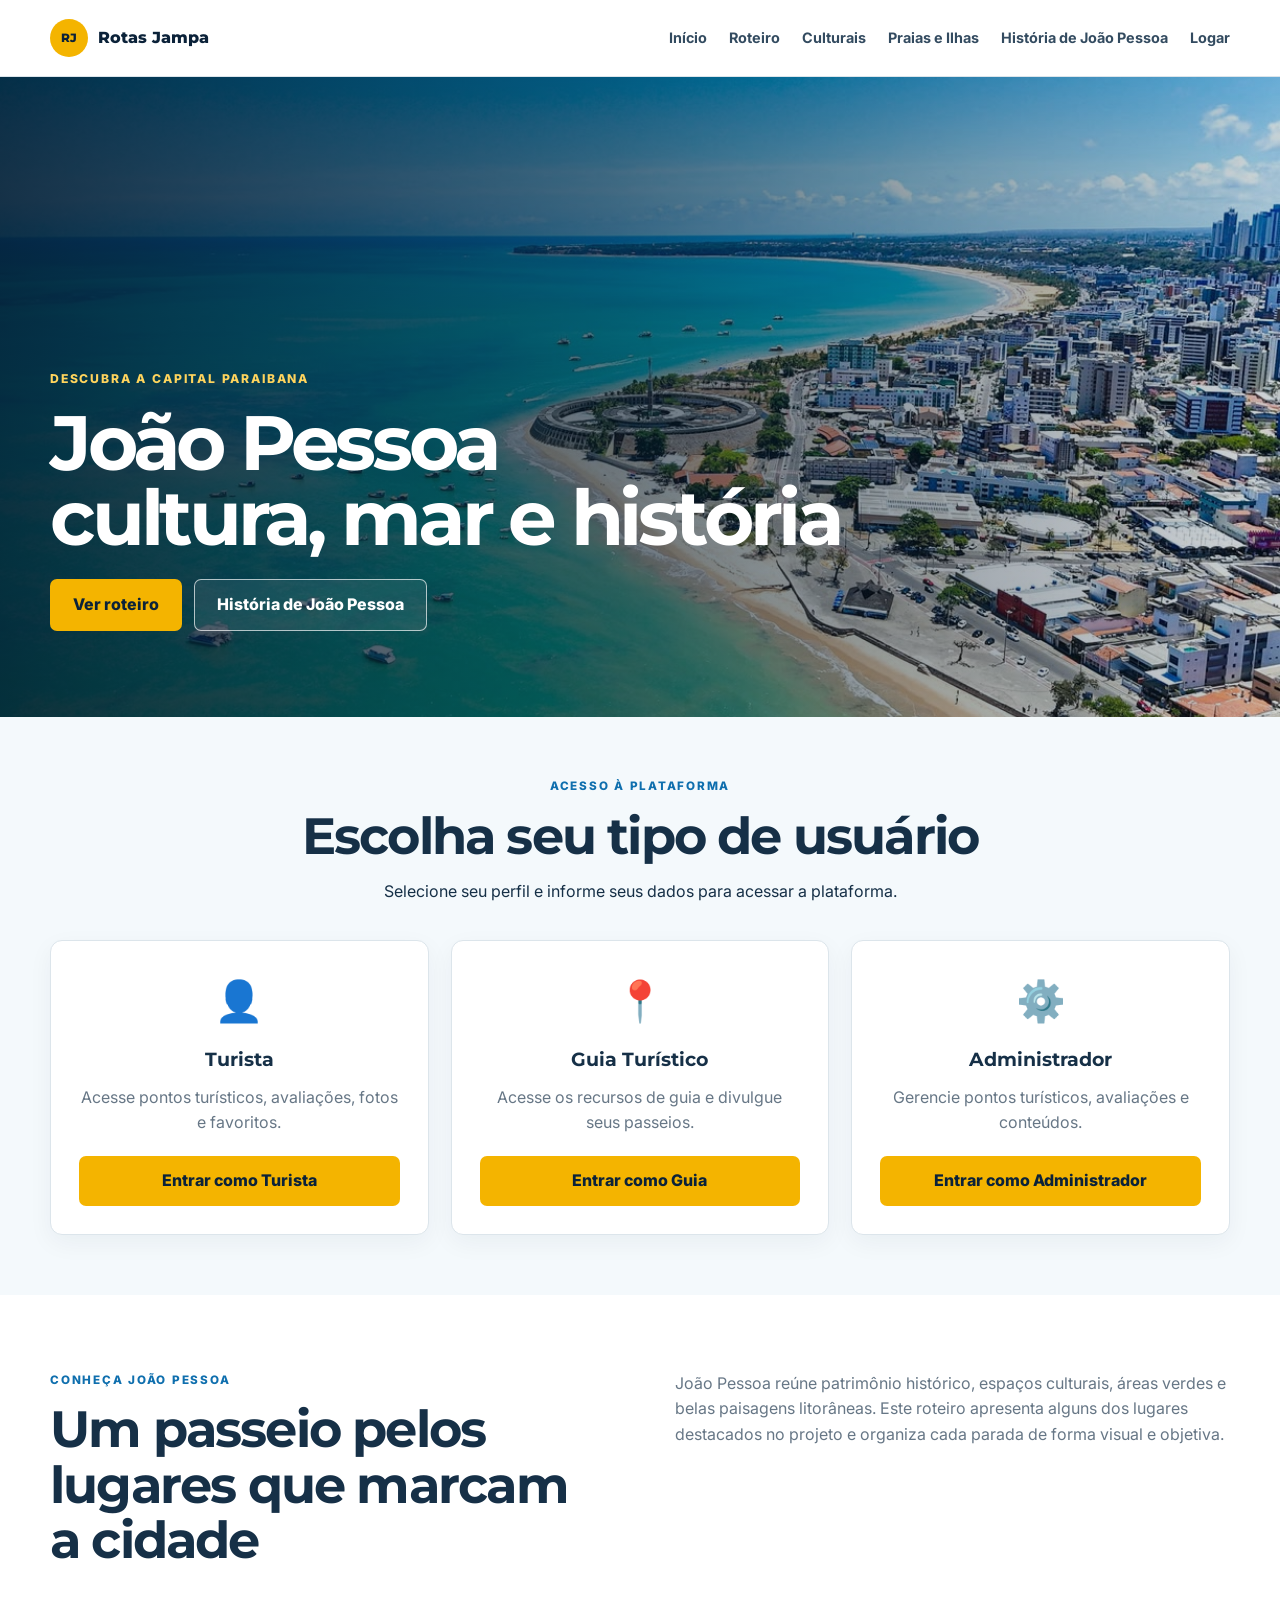
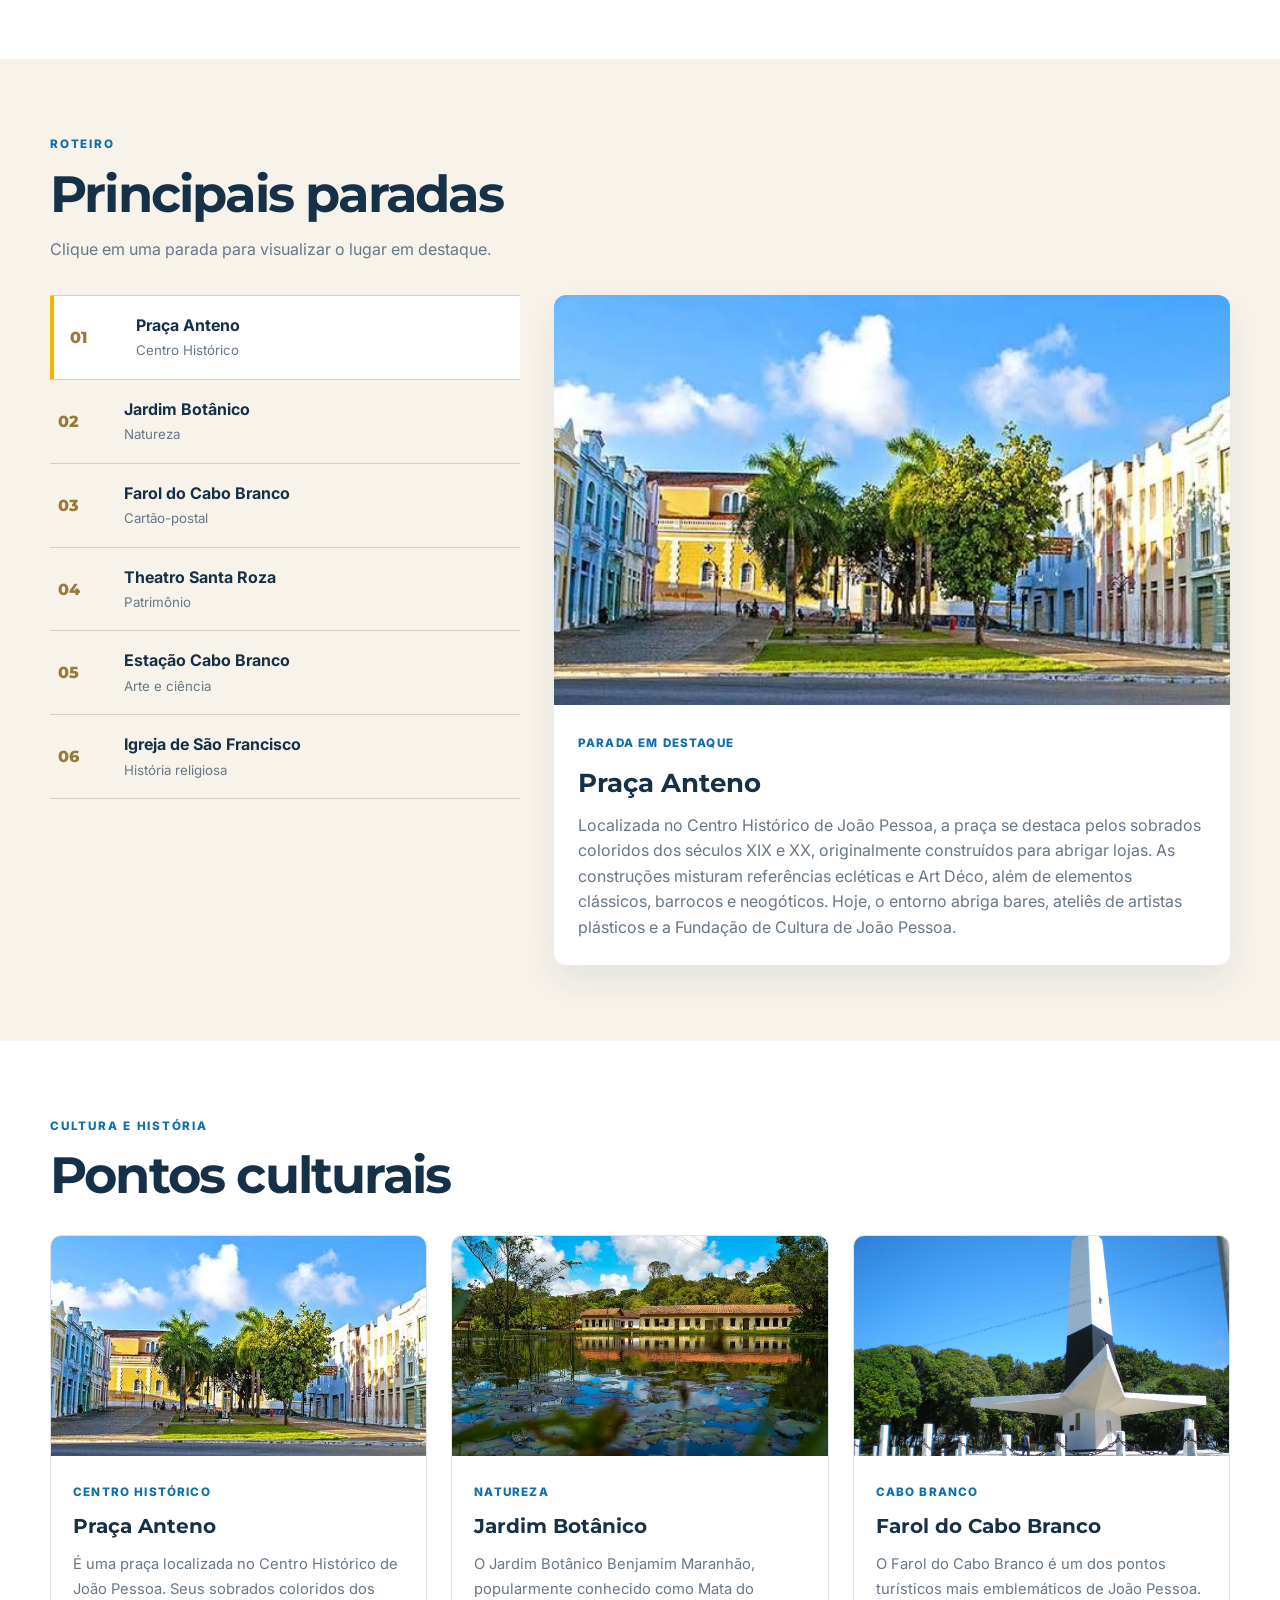
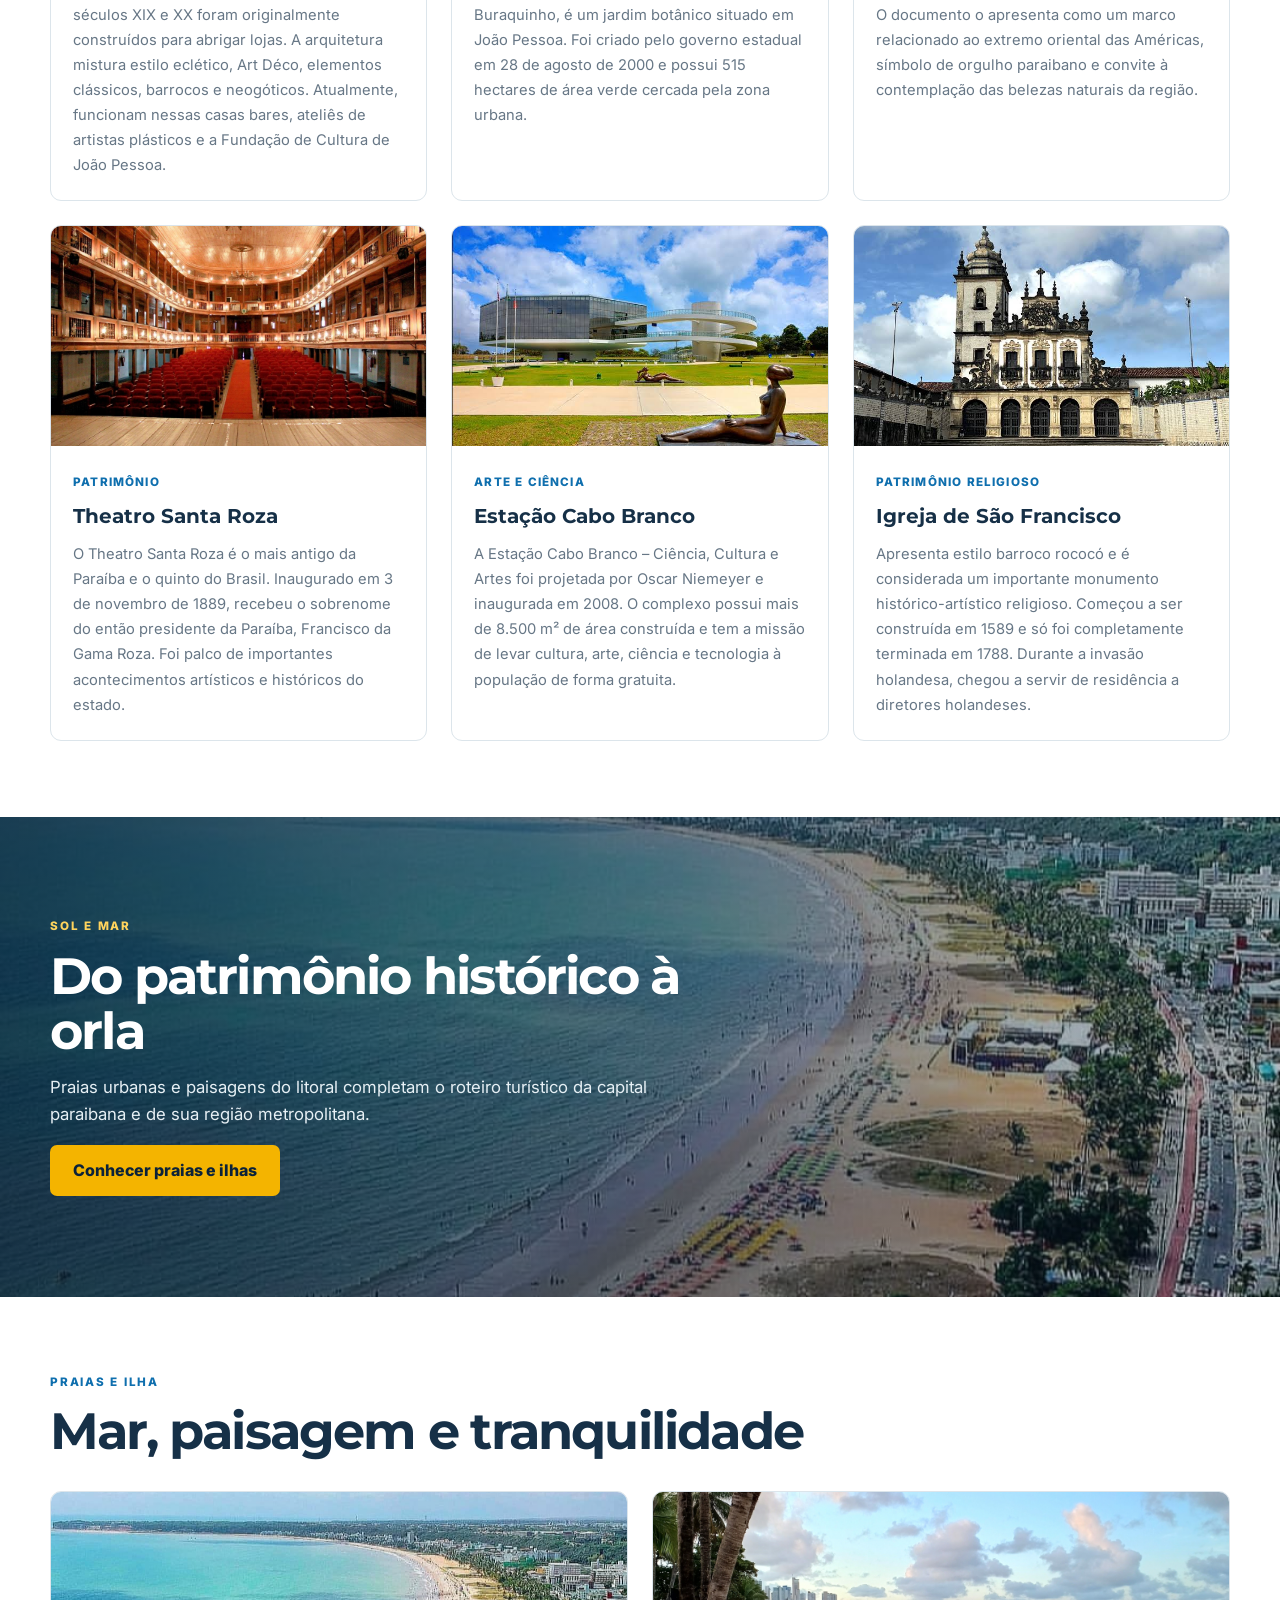
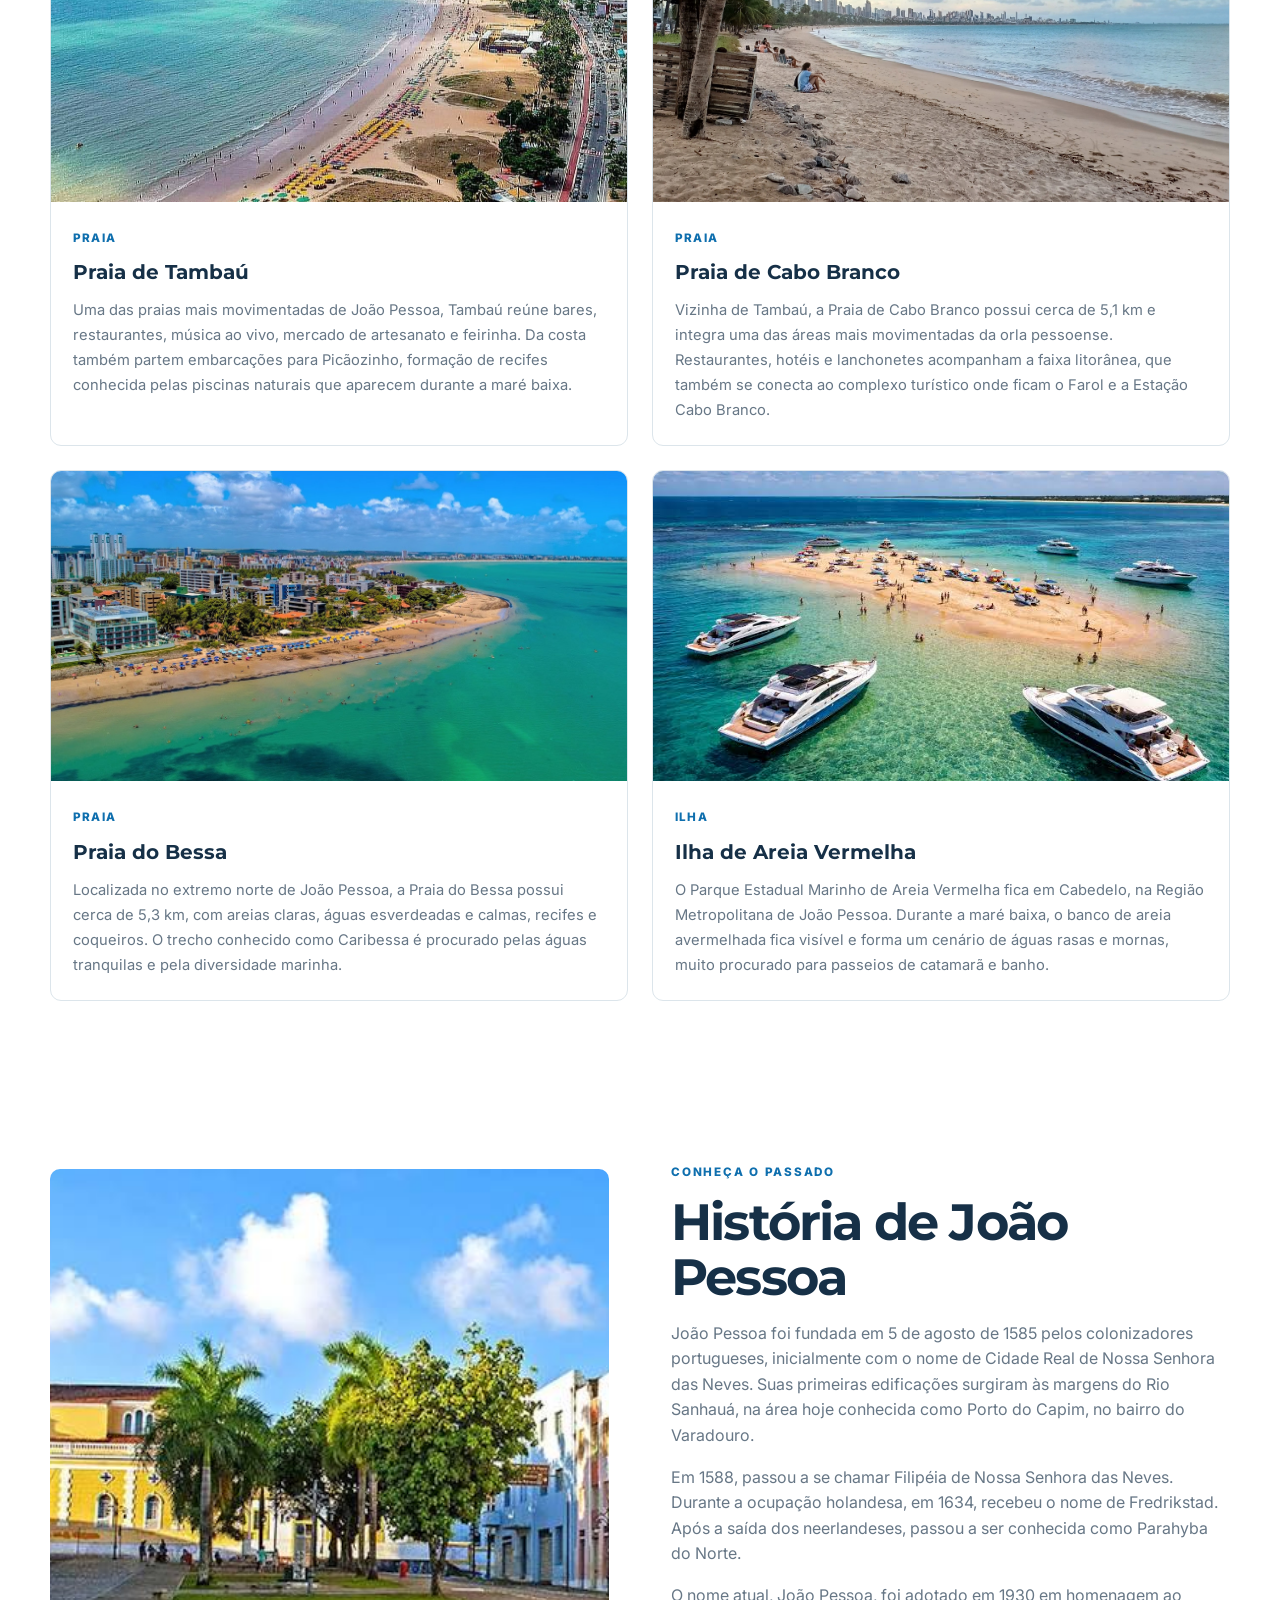
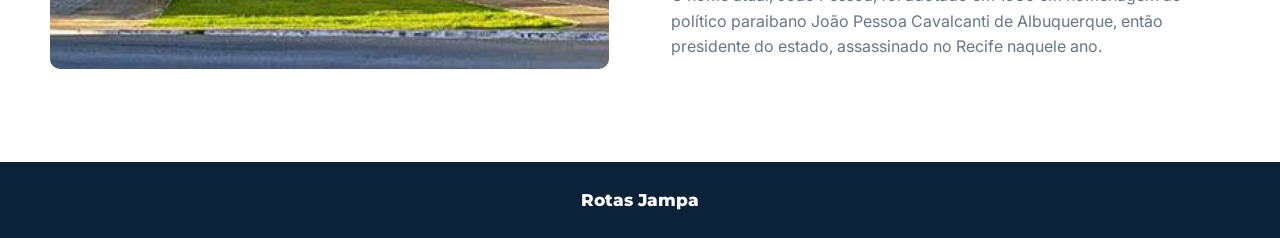
==== commit 15915feb: ":wrench: Configuração, :sparkles: Novos recursos e  :lipstick: Estilização de interface" ====
--- a/index.html
+++ b/index.html
@@ -6,95 +6,104 @@
   <meta name="description" content="Conheça pontos turísticos, praias, cultura e história de João Pessoa.">
   <title>Rotas Jampa | João Pessoa</title>
   <link rel="stylesheet" href="style.css">
-  <link rel="icon" href="img/WhatsApp Image 2026-09-06 at 20.38.51.jpeg" type="icone do site">
+  <link rel="icon" href="img/WhatsApp Image 2026-09-06 at 20.38.51.jpeg" type="image/jpeg">
 </head>
 <body>
-
   <header class="site-header">
     <div class="container header-inner">
       <a class="brand" href="#inicio">
         <span class="brand-mark">RJ</span>
         <span>Rotas Jampa</span>
       </a>
-
       <button class="menu-toggle" type="button" aria-expanded="false" aria-controls="menu">Menu</button>
-
       <nav class="primary-nav" id="menu">
         <a href="#inicio">Início</a>
         <a href="#roteiro">Roteiro</a>
         <a href="#culturais">Culturais</a>
         <a href="#praias">Praias e Ilhas</a>
         <a href="#historia">História de João Pessoa</a>
+        <a href="#acesso">Logar</a>
       </nav>
     </div>
   </header>
-
   <main>
-
     <section class="hero" id="inicio">
-      <img src="img/orla de joao pessoa.jpg"alt="Vista aérea da orla de João Pessoa">
+      <img src="img/orla de joao pessoa.jpg" alt="Vista aérea da orla de João Pessoa">
       <div class="hero-overlay"></div>
-
       <div class="container hero-content">
         <span class="hero-kicker">Descubra a capital paraibana</span>
-
         <h1>
           João Pessoa<br>
           <strong>cultura, mar e história</strong>
         </h1>
-
         <div class="hero-actions">
           <a class="button primary" href="#roteiro">Ver roteiro</a>
           <a class="button ghost" href="#historia">História de João Pessoa</a>
         </div>
       </div>
     </section>
-
-    <section class="quick-info">
-      <div class="container quick-grid">
-        <div>
-          <strong>10</strong>
-          <span>lugares do projeto</span>
-        </div>
-
-        <div>
-          <strong>6</strong>
-          <span>pontos culturais</span>
-        </div>
-
-        <div>
-          <strong>4</strong>
-          <span>praias e ilha</span>
-        </div>
-      </div>
-    </section>
-
+    <section class="access-section" id="acesso">
+      <div class="container">
+        <div class="access-title">
+          <span class="eyebrow">Acesso à Plataforma</span>
+          <h2>Escolha seu tipo de usuário</h2>
+          <p>Selecione seu perfil e informe seus dados para acessar a plataforma.</p>
+        </div>
+        <div class="profile-grid">
+          <article class="profile-card">
+            <div class="profile-icon">👤</div>
+            <h3>Turista</h3>
+            <p>Acesse pontos turísticos, avaliações, fotos e favoritos.</p>
+            <button class="button profile-button" data-profile="turista" type="button">Entrar como Turista</button>
+          </article>
+          <article class="profile-card">
+            <div class="profile-icon">📍</div>
+            <h3>Guia Turístico</h3>
+            <p>Acesse os recursos de guia e divulgue seus passeios.</p>
+            <button class="button profile-button" data-profile="guia" type="button">Entrar como Guia</button>
+          </article>
+          <article class="profile-card">
+            <div class="profile-icon">⚙️</div>
+            <h3>Administrador</h3>
+            <p>Gerencie pontos turísticos, avaliações e conteúdos.</p>
+            <button class="button profile-button" data-profile="admin" type="button">Entrar como Administrador</button>
+          </article>
+        </div>
+        <div class="login-box" id="login-box">
+          <div class="login-header">
+            <div>
+              <span class="eyebrow">Login</span>
+              <h3 id="login-title">Acesso</h3>
+            </div>
+            <button id="close-login" type="button" aria-label="Fechar formulário">×</button>
+          </div>
+          <form id="login-form">
+            <div id="login-fields"></div>
+            <button class="button primary login-submit" type="submit">Entrar</button>
+          </form>
+        </div>
+      </div>
+    </section>
     <section class="section intro-section">
       <div class="container split">
         <div>
           <span class="eyebrow">Conheça João Pessoa</span>
           <h2>Um passeio pelos lugares que marcam a cidade</h2>
         </div>
-
         <div>
           <p>João Pessoa reúne patrimônio histórico, espaços culturais, áreas verdes e belas paisagens litorâneas. Este roteiro apresenta alguns dos lugares destacados no projeto e organiza cada parada de forma visual e objetiva.</p>
         </div>
       </div>
     </section>
-
     <section class="section route-section" id="roteiro">
       <div class="container">
-
         <div class="section-title">
           <span class="eyebrow">Roteiro</span>
           <h2>Principais paradas</h2>
           <p>Clique em uma parada para visualizar o lugar em destaque.</p>
         </div>
-
         <div class="route-layout">
-
           <div class="route-list">
-
             <button class="route-item active"
               data-image="img/praça anteno.jpg"
               data-title="Praça Anteno"
@@ -105,7 +114,6 @@
                 <small>Centro Histórico</small>
               </div>
             </button>
-
             <button class="route-item"
               data-image="img/Jardim botânico.jpg"
               data-title="Jardim Botânico"
@@ -116,7 +124,6 @@
                 <small>Natureza</small>
               </div>
             </button>
-
             <button class="route-item"
               data-image="img/Farol do cabo branco.jpg"
               data-title="Farol do Cabo Branco"
@@ -127,7 +134,6 @@
                 <small>Cartão-postal</small>
               </div>
             </button>
-
             <button class="route-item"
               data-image="img/Teatro Santa Roza.jpg"
               data-title="Theatro Santa Roza"
@@ -138,7 +144,6 @@
                 <small>Patrimônio</small>
               </div>
             </button>
-
             <button class="route-item"
               data-image="img/Estação cabro branco.jpg"
               data-title="Estação Cabo Branco"
@@ -149,7 +154,6 @@
                 <small>Arte e ciência</small>
               </div>
             </button>
-
             <button class="route-item"
               data-image="img/Igreja da São Francisco.jpg"
               data-title="Igreja de São Francisco"
@@ -160,37 +164,27 @@
                 <small>História religiosa</small>
               </div>
             </button>
-
           </div>
-
           <article class="route-preview">
             <img id="route-image" src="img/praça anteno.jpg" alt="Praça Anteno">
-
             <div class="route-preview-content">
               <span>Parada em destaque</span>
-
               <h3 id="route-title">Praça Anteno</h3>
-
               <p id="route-text">
                 Localizada no Centro Histórico de João Pessoa, a praça se destaca pelos sobrados coloridos dos séculos XIX e XX, originalmente construídos para abrigar lojas. As construções misturam referências ecléticas e Art Déco, além de elementos clássicos, barrocos e neogóticos. Hoje, o entorno abriga bares, ateliês de artistas plásticos e a Fundação de Cultura de João Pessoa.
               </p>
             </div>
           </article>
-
-        </div>
-      </div>
-    </section>
-
+        </div>
+      </div>
+    </section>
     <section class="section cards-section" id="culturais">
       <div class="container">
-
         <div class="section-title">
           <span class="eyebrow">Cultura e história</span>
           <h2>Pontos culturais</h2>
         </div>
-
         <div class="tour-grid">
-
           <article class="tour-card">
             <img src="img/praça anteno.jpg" alt="Praça Anteno">
             <div>
@@ -199,7 +193,6 @@
               <p>É uma praça localizada no Centro Histórico de João Pessoa. Seus sobrados coloridos dos séculos XIX e XX foram originalmente construídos para abrigar lojas. A arquitetura mistura estilo eclético, Art Déco, elementos clássicos, barrocos e neogóticos. Atualmente, funcionam nessas casas bares, ateliês de artistas plásticos e a Fundação de Cultura de João Pessoa.</p>
             </div>
           </article>
-
           <article class="tour-card">
             <img src="img/Jardim botânico.jpg" alt="Jardim Botânico">
             <div>
@@ -208,7 +201,6 @@
               <p>O Jardim Botânico Benjamim Maranhão, popularmente conhecido como Mata do Buraquinho, é um jardim botânico situado em João Pessoa. Foi criado pelo governo estadual em 28 de agosto de 2000 e possui 515 hectares de área verde cercada pela zona urbana.</p>
             </div>
           </article>
-
           <article class="tour-card">
             <img src="img/Farol do cabo branco.jpg" alt="Farol do Cabo Branco">
             <div>
@@ -217,7 +209,6 @@
               <p>O Farol do Cabo Branco é um dos pontos turísticos mais emblemáticos de João Pessoa. O documento o apresenta como um marco relacionado ao extremo oriental das Américas, símbolo de orgulho paraibano e convite à contemplação das belezas naturais da região.</p>
             </div>
           </article>
-
           <article class="tour-card">
             <img src="img/Teatro Santa Roza.jpg" alt="Theatro Santa Roza">
             <div>
@@ -226,7 +217,6 @@
               <p>O Theatro Santa Roza é o mais antigo da Paraíba e o quinto do Brasil. Inaugurado em 3 de novembro de 1889, recebeu o sobrenome do então presidente da Paraíba, Francisco da Gama Roza. Foi palco de importantes acontecimentos artísticos e históricos do estado.</p>
             </div>
           </article>
-
           <article class="tour-card">
             <img src="img/Estação cabro branco.jpg" alt="Estação Cabo Branco">
             <div>
@@ -235,7 +225,6 @@
               <p>A Estação Cabo Branco – Ciência, Cultura e Artes foi projetada por Oscar Niemeyer e inaugurada em 2008. O complexo possui mais de 8.500 m² de área construída e tem a missão de levar cultura, arte, ciência e tecnologia à população de forma gratuita.</p>
             </div>
           </article>
-
           <article class="tour-card">
             <img src="img/Igreja da São Francisco.jpg" alt="Igreja de São Francisco">
             <div>
@@ -244,15 +233,12 @@
               <p>Apresenta estilo barroco rococó e é considerada um importante monumento histórico-artístico religioso. Começou a ser construída em 1589 e só foi completamente terminada em 1788. Durante a invasão holandesa, chegou a servir de residência a diretores holandeses.</p>
             </div>
           </article>
-
-        </div>
-      </div>
-    </section>
-
+        </div>
+      </div>
+    </section>
     <section class="feature-banner">
       <img src="img/Praia do Tambaú.jpg" alt="Vista aérea da Praia de Tambaú">
       <div class="feature-overlay"></div>
-
       <div class="container feature-content">
         <span class="eyebrow light">Sol e mar</span>
         <h2>Do patrimônio histórico à orla</h2>
@@ -260,17 +246,13 @@
         <a class="button primary" href="#praias">Conhecer praias e ilhas</a>
       </div>
     </section>
-
     <section class="section cards-section" id="praias">
       <div class="container">
-
         <div class="section-title">
           <span class="eyebrow">Praias e ilha</span>
           <h2>Mar, paisagem e tranquilidade</h2>
         </div>
-
         <div class="tour-grid beach-grid">
-
           <article class="tour-card large">
             <img src="img/Praia do Tambaú.jpg" alt="Praia de Tambaú">
             <div>
@@ -279,7 +261,6 @@
               <p>Uma das praias mais movimentadas de João Pessoa, Tambaú reúne bares, restaurantes, música ao vivo, mercado de artesanato e feirinha. Da costa também partem embarcações para Picãozinho, formação de recifes conhecida pelas piscinas naturais que aparecem durante a maré baixa.</p>
             </div>
           </article>
-
           <article class="tour-card large">
             <img src="img/Praia do cabo branco.jpg" alt="Praia de Cabo Branco">
             <div>
@@ -288,7 +269,6 @@
               <p>Vizinha de Tambaú, a Praia de Cabo Branco possui cerca de 5,1 km e integra uma das áreas mais movimentadas da orla pessoense. Restaurantes, hotéis e lanchonetes acompanham a faixa litorânea, que também se conecta ao complexo turístico onde ficam o Farol e a Estação Cabo Branco.</p>
             </div>
           </article>
-
           <article class="tour-card large">
             <img src="img/praia bessa.jpg" alt="Praia do Bessa">
             <div>
@@ -297,7 +277,6 @@
               <p>Localizada no extremo norte de João Pessoa, a Praia do Bessa possui cerca de 5,3 km, com areias claras, águas esverdeadas e calmas, recifes e coqueiros. O trecho conhecido como Caribessa é procurado pelas águas tranquilas e pela diversidade marinha.</p>
             </div>
           </article>
-
           <article class="tour-card large">
             <img src="img/Ilha da areia vermelha.jpg" alt="Ilha de Areia Vermelha">
             <div>
@@ -306,38 +285,27 @@
               <p>O Parque Estadual Marinho de Areia Vermelha fica em Cabedelo, na Região Metropolitana de João Pessoa. Durante a maré baixa, o banco de areia avermelhada fica visível e forma um cenário de águas rasas e mornas, muito procurado para passeios de catamarã e banho.</p>
             </div>
           </article>
-
-        </div>
-      </div>
-    </section>
-
+        </div>
+      </div>
+    </section>
     <section class="history-section" id="historia">
       <div class="container history-layout">
-
         <div class="history-image">
           <img src="img/praça anteno.jpg" alt="Arquitetura histórica de João Pessoa">
         </div>
-
         <div class="history-copy">
           <span class="eyebrow">Conheça o passado</span>
           <h2>História de João Pessoa</h2>
-
           <p>João Pessoa foi fundada em 5 de agosto de 1585 pelos colonizadores portugueses, inicialmente com o nome de Cidade Real de Nossa Senhora das Neves. Suas primeiras edificações surgiram às margens do Rio Sanhauá, na área hoje conhecida como Porto do Capim, no bairro do Varadouro.</p>
-
           <p>Em 1588, passou a se chamar Filipéia de Nossa Senhora das Neves. Durante a ocupação holandesa, em 1634, recebeu o nome de Fredrikstad. Após a saída dos neerlandeses, passou a ser conhecida como Parahyba do Norte.</p>
-
           <p>O nome atual, João Pessoa, foi adotado em 1930 em homenagem ao político paraibano João Pessoa Cavalcanti de Albuquerque, então presidente do estado, assassinado no Recife naquele ano.</p>
         </div>
-
-      </div>
-    </section>
-
+      </div>
+    </section>
   </main>
-
   <footer class="site-footer">
     <div class="container footer-simple">Rotas Jampa</div>
   </footer>
-
   <script src="index.js"></script>
 </body>
-</html>+</html>
--- a/style.css
+++ b/style.css
@@ -1,567 +1,653 @@
 @import url('https://fonts.googleapis.com/css2?family=Inter:wght@400;500;600;700&family=Montserrat:wght@600;700;800&display=swap');
 
-:root{
-  --navy:#0b2239;
-  --blue:#0f6fae;
-  --sky:#eaf5fb;
-  --yellow:#f4b400;
-  --sand:#f7f3eb;
-  --white:#fff;
-  --ink:#163047;
-  --muted:#677786;
-  --line:#dce5eb;
-}
-
-*{box-sizing:border-box}
-
-html{scroll-behavior:smooth}
-
-body{
-  margin:0;
-  color:var(--ink);
-  background:#fff;
-  font:1rem/1.6 Inter,Arial,sans-serif;
-}
-
-img{
-  display:block;
-  width:100%;
-}
-
-a{
-  text-decoration:none;
-  color:inherit;
-}
-
-button{font:inherit}
-
-h1,h2,h3,.brand{
-  font-family:Montserrat,Arial,sans-serif;
-}
-
-h1,h2,h3,p{margin-top:0}
-
-.container{
-  width:min(1180px,calc(100% - 40px));
-  margin-inline:auto;
-}
-
-.site-header{
-  position:sticky;
-  top:0;
-  z-index:30;
-  background:rgba(255,255,255,.95);
-  backdrop-filter:blur(12px);
-  border-bottom:1px solid var(--line);
-}
-
-.header-inner{
-  min-height:76px;
-  display:flex;
-  align-items:center;
-  justify-content:space-between;
-  gap:28px;
-}
-
-.brand{
-  display:flex;
-  align-items:center;
-  gap:10px;
-  font-weight:800;
-  color:var(--navy);
-}
-
-.brand-mark{
-  display:grid;
-  place-items:center;
-  width:38px;
-  height:38px;
-  border-radius:50%;
-  background:var(--yellow);
-  color:var(--navy);
-  font-size:.72rem;
-}
-
-.primary-nav{
-  display:flex;
-  gap:22px;
-  align-items:center;
-}
-
-.primary-nav a{
-  font-size:.9rem;
-  font-weight:700;
-  color:#334b60;
-}
-
-.primary-nav a:hover{color:var(--blue)}
-
-.menu-toggle{
-  display:none;
-  border:1px solid var(--line);
-  background:#fff;
-  border-radius:8px;
-  padding:9px 14px;
-  color:var(--navy);
-  cursor:pointer;
-}
-
-.hero{
-  position:relative;
-  min-height:640px;
-  display:flex;
-  align-items:end;
-  overflow:hidden;
-  background:var(--navy);
-}
-
-.hero>img{
-  position:absolute;
-  inset:0;
-  height:100%;
-  object-fit:cover;
-}
-
-.hero-overlay{
-  position:absolute;
-  inset:0;
-  background:linear-gradient(90deg,rgba(5,24,42,.86) 0%,rgba(5,24,42,.58) 48%,rgba(5,24,42,.18) 100%);
-}
-
-.hero-content{
-  position:relative;
-  z-index:2;
-  color:#fff;
-  padding-top:120px;
-  padding-bottom:86px;
-}
-
-.hero-kicker{
-  display:inline-block;
-  margin-bottom:16px;
-  color:#ffd45d;
-  font-weight:800;
-  text-transform:uppercase;
-  letter-spacing:.15em;
-  font-size:.76rem;
-}
-
-.hero h1{
-  max-width:850px;
-  font-size:clamp(3rem,6vw,5.7rem);
-  line-height:.98;
-  letter-spacing:-.055em;
-  margin-bottom:24px;
-}
-
-.hero h1 strong{
-  font-weight:700;
-  color:#fff;
-}
-
-.hero p{
-  max-width:650px;
-  font-size:1.18rem;
-  color:#eaf3f9;
-  margin-bottom:28px;
-}
-
-.hero-actions{
-  display:flex;
-  flex-wrap:wrap;
-  gap:12px;
-}
-
-.button{
-  display:inline-flex;
-  align-items:center;
-  justify-content:center;
-  min-height:50px;
-  padding:12px 22px;
-  border:1px solid transparent;
-  border-radius:7px;
-  font-weight:800;
-  cursor:pointer;
-}
-
-.button.primary{
-  background:var(--yellow);
-  color:var(--navy);
-}
-
-.button.ghost{
-  border-color:#ffffffaa;
-  color:#fff;
-  background:#ffffff14;
-}
-
-.quick-info{
-  background:var(--navy);
-  color:#fff;
-}
-
-.quick-grid{
-  display:grid;
-  grid-template-columns:repeat(3,1fr);
-}
-
-.quick-grid div{
-  padding:24px;
-  border-right:1px solid #ffffff20;
-}
-
-.quick-grid div:last-child{
-  border-right:0;
-}
-
-.quick-grid strong{
-  display:block;
-  font:800 1.5rem Montserrat;
-}
-
-.quick-grid span{
-  color:#bcd0df;
-  font-size:.86rem;
-}
-
-.section{padding:76px 0}
-
-.split{
-  display:grid;
-  grid-template-columns:1fr 1fr;
-  gap:70px;
-  align-items:start;
-}
-
-.eyebrow{
-  display:block;
-  margin-bottom:12px;
-  color:var(--blue);
-  font-size:.73rem;
-  font-weight:800;
-  letter-spacing:.15em;
-  text-transform:uppercase;
-}
-
-.eyebrow.light{color:#ffd45d}
-
-h2{
-  font-size:clamp(2rem,4vw,3.2rem);
-  line-height:1.08;
-  letter-spacing:-.035em;
-  margin-bottom:16px;
-}
-
-.split p{
-  color:var(--muted);
-  font-size:1.08rem;
-}
-
-.section-title{margin-bottom:32px}
-
-.section-title p{
-  color:var(--muted);
-  margin-bottom:0;
-}
-
-.route-section{background:var(--sand)}
-
-.route-layout{
-  display:grid;
-  grid-template-columns:.82fr 1.18fr;
-  gap:34px;
-  align-items:start;
-}
-
-.route-list{
-  display:flex;
-  flex-direction:column;
-  border-top:1px solid #d8d0c4;
-}
-
-.route-item{
-  display:grid;
-  grid-template-columns:54px 1fr;
-  gap:12px;
-  align-items:center;
-  text-align:left;
-  padding:17px 8px;
-  border:0;
-  border-bottom:1px solid #d8d0c4;
-  background:transparent;
-  color:var(--ink);
-  cursor:pointer;
-}
-
-.route-item>span{
-  font:800 1rem Montserrat;
-  color:#9a7a38;
-}
-
-.route-item strong{
-  display:block;
-  font-size:1rem;
-}
-
-.route-item small{
-  display:block;
-  color:var(--muted);
-  margin-top:2px;
-}
-
-.route-item.active{
-  background:#fff;
-  padding-left:16px;
-  border-left:4px solid var(--yellow);
-}
-
-.route-preview{
-  margin:0;
-  background:#fff;
-  border-radius:12px;
-  overflow:hidden;
-  box-shadow:0 16px 36px #112a3b14;
-}
-
-.route-preview img{
-  height:410px;
-  object-fit:cover;
-}
-
-.route-preview-content{padding:24px}
-
-.route-preview-content>span{
-  color:var(--blue);
-  font-size:.73rem;
-  font-weight:800;
-  text-transform:uppercase;
-  letter-spacing:.1em;
-}
-
-.route-preview-content h3{
-  font-size:1.65rem;
-  margin:8px 0;
-}
-
-.route-preview-content p{
-  color:var(--muted);
-  margin-bottom:0;
-}
-
-.cards-section{background:#fff}
-
-.tour-grid{
-  display:grid;
-  grid-template-columns:repeat(3,1fr);
-  gap:24px;
-}
-
-.tour-card{
-  overflow:hidden;
-  border:1px solid var(--line);
-  border-radius:11px;
-  background:#fff;
-  transition:.2s ease;
-}
-
-.tour-card:hover{
-  transform:translateY(-5px);
-  box-shadow:0 14px 32px #122c3e14;
-}
-
-.tour-card img{
-  height:220px;
-  object-fit:cover;
-}
-
-.tour-card>div{padding:22px}
-
-.tour-card span{
-  color:var(--blue);
-  font-size:.72rem;
-  font-weight:800;
-  text-transform:uppercase;
-  letter-spacing:.1em;
-}
-
-.tour-card h3{
-  font-size:1.22rem;
-  margin:8px 0 10px;
-}
-
-.tour-card p{
-  color:var(--muted);
-  font-size:.92rem;
-  margin-bottom:0;
-  line-height:1.7;
-}
-
-.beach-grid{
-  grid-template-columns:repeat(2,1fr);
-}
-
-.tour-card.large img{height:310px}
-
-.feature-banner{
-  position:relative;
-  min-height:480px;
-  display:flex;
-  align-items:center;
-  overflow:hidden;
-}
-
-.feature-banner>img{
-  position:absolute;
-  inset:0;
-  height:100%;
-  object-fit:cover;
-}
-
-.feature-overlay{
-  position:absolute;
-  inset:0;
-  background:linear-gradient(90deg,rgba(7,32,52,.82),rgba(7,32,52,.25));
-}
-
-.feature-content{
-  position:relative;
-  color:#fff;
-  z-index:2;
-  padding-top:80px;
-  padding-bottom:80px;
-}
-
-.feature-content h2{max-width:700px}
-
-.feature-content p{
-  max-width:600px;
-  color:#e7f0f5;
-  font-size:1.05rem;
-}
-
-.history-section{
-  padding:86px 0;
-  background:#fff;
-}
-
-.history-layout{
-  display:grid;
-  grid-template-columns:1fr 1fr;
-  gap:62px;
-  align-items:center;
-}
-
-.history-image img{
-  height:500px;
-  object-fit:cover;
-  border-radius:10px;
-}
-
-.history-copy p{
-  color:var(--muted);
-  font-size:1.03rem;
-}
-
-.site-footer{
-  background:var(--navy);
-  color:#fff;
-  padding:28px 0;
-}
-
-.footer-simple{
-  text-align:center;
-  font:800 1.05rem Montserrat,Arial,sans-serif;
-  letter-spacing:.04em;
-}
-
-@media(max-width:900px){
-  .menu-toggle{display:block}
-
-  .header-inner{
-    flex-wrap:wrap;
-    padding:13px 0;
-  }
-
-  .primary-nav{
-    display:none;
-    width:100%;
-    flex-direction:column;
-    align-items:stretch;
-    gap:0;
-    padding-bottom:10px;
-  }
-
-  .primary-nav.is-open{display:flex}
-
-  .primary-nav a{
-    padding:10px 0;
-    border-top:1px solid var(--line);
-  }
-
-  .hero{min-height:560px}
-
-  .quick-grid{
-    grid-template-columns:repeat(2,1fr);
+:root {
+  --navy: #0b2239;
+  --blue: #0f6fae;
+  --sky: #eaf5fb;
+  --yellow: #f4b400;
+  --sand: #f7f3eb;
+  --white: #ffffff;
+  --ink: #163047;
+  --muted: #677786;
+  --line: #dce5eb;
+}
+* {
+  box-sizing: border-box;
+}
+
+html {
+  scroll-behavior: smooth;
+}
+body {
+  margin: 0;
+  color: var(--ink);
+  background: #fff;
+  font: 1rem/1.6 Inter, Arial, sans-serif;
+}
+
+img {
+  display: block;
+  width: 100%;
+}
+
+a {
+  color: inherit;
+  text-decoration: none;
+}
+
+button,
+select {
+  font: inherit;
+}
+
+h1,
+h2,
+h3,
+.brand {
+  font-family: Montserrat, Arial, sans-serif;
+}
+
+h1,
+h2,
+h3,
+p {
+  margin-top: 0;
+}
+
+.container {
+  width: min(1180px, calc(100% - 40px));
+  margin-inline: auto;
+}
+
+.site-header {
+  position: sticky;
+  top: 0;
+  z-index: 30;
+  background: rgba(255, 255, 255, 0.95);
+  backdrop-filter: blur(12px);
+  border-bottom: 1px solid var(--line);
+}
+
+.header-inner {
+  min-height: 76px;
+  display: flex;
+  align-items: center;
+  justify-content: space-between;
+  gap: 28px;
+}
+
+.brand {
+  display: flex;
+  align-items: center;
+  gap: 10px;
+  color: var(--navy);
+  font-weight: 800;
+}
+
+.brand-mark {
+  width: 38px;
+  height: 38px;
+  display: grid;
+  place-items: center;
+  border-radius: 50%;
+  background: var(--yellow);
+  color: var(--navy);
+  font-size: 0.72rem;
+}
+
+.primary-nav {
+  display: flex;
+  align-items: center;
+  gap: 22px;
+}
+
+.primary-nav a {
+  color: #334b60;
+  font-size: 0.9rem;
+  font-weight: 700;
+}
+
+.primary-nav a:hover {
+  color: var(--blue);
+}
+
+.menu-toggle {
+  display: none;
+  padding: 9px 14px;
+  border: 1px solid var(--line);
+  border-radius: 8px;
+  background: #fff;
+  color: var(--navy);
+  cursor: pointer;
+}
+
+.hero {
+  position: relative;
+  min-height: 640px;
+  display: flex;
+  align-items: end;
+  overflow: hidden;
+  background: var(--navy);
+}
+
+.hero > img {
+  position: absolute;
+  inset: 0;
+  height: 100%;
+  object-fit: cover;
+}
+
+.hero-overlay {
+  position: absolute;
+  inset: 0;
+  background: linear-gradient(90deg, rgba(5, 24, 42, 0.86), rgba(5, 24, 42, 0.58) 48%, rgba(5, 24, 42, 0.18));
+}
+
+.hero-content {
+  position: relative;
+  z-index: 2;
+  padding-top: 120px;
+  padding-bottom: 86px;
+  color: #fff;
+}
+
+.hero-kicker {
+  display: inline-block;
+  margin-bottom: 16px;
+  color: #ffd45d;
+  font-size: 0.76rem;
+  font-weight: 800;
+  letter-spacing: 0.15em;
+  text-transform: uppercase;
+}
+
+.hero h1 {
+  max-width: 850px;
+  margin-bottom: 24px;
+  font-size: clamp(3rem, 6vw, 5.7rem);
+  line-height: 0.98;
+  letter-spacing: -0.055em;
+}
+
+.hero h1 strong {
+  color: #fff;
+  font-weight: 700;
+}
+
+.hero-actions {
+  display: flex;
+  flex-wrap: wrap;
+  gap: 12px;
+}
+
+.button {
+  min-height: 50px;
+  display: inline-flex;
+  align-items: center;
+  justify-content: center;
+  padding: 12px 22px;
+  border: 1px solid transparent;
+  border-radius: 7px;
+  font-weight: 800;
+  cursor: pointer;
+  transition: 0.2s;
+}
+
+.button:hover {
+  transform: translateY(-2px);
+}
+
+.button.primary {
+  background: var(--yellow);
+  color: var(--navy);
+}
+
+.button.ghost {
+  border-color: #ffffffaa;
+  background: #ffffff14;
+  color: #fff;
+}
+
+ .access-section {
+  padding: 60px 0;
+  background: #f4f9fc;
+}
+
+.access-title {
+  max-width: 700px;
+  margin: 0 auto 35px;
+  text-align: center;
+}
+
+.profile-grid {
+  display: grid;
+  grid-template-columns: repeat(3, 1fr);
+  gap: 22px;
+}
+
+.profile-card {
+  padding: 28px;
+  text-align: center;
+  background: #fff;
+  border: 1px solid var(--line);
+  border-radius: 12px;
+  box-shadow: 0 8px 24px #112a3b0d;
+}
+
+.profile-icon {
+  font-size: 2.5rem;
+  margin-bottom: 12px;
+}
+
+.profile-card h3 {
+  margin-bottom: 10px;
+}
+
+.profile-card p {
+  color: var(--muted);
+  margin-bottom: 20px;
+}
+
+.profile-button {
+  width: 100%;
+  background: var(--yellow);
+  color: var(--navy);
+  border: none;
+}
+
+.section {
+  padding: 76px 0;
+}
+
+.split {
+  display: grid;
+  grid-template-columns: 1fr 1fr;
+  align-items: start;
+  gap: 70px;
+}
+
+.eyebrow {
+  display: block;
+  margin-bottom: 12px;
+  color: var(--blue);
+  font-size: 0.73rem;
+  font-weight: 800;
+  letter-spacing: 0.15em;
+  text-transform: uppercase;
+}
+
+.eyebrow.light {
+  color: #ffd45d;
+}
+
+h2 {
+  margin-bottom: 16px;
+  font-size: clamp(2rem, 4vw, 3.2rem);
+  line-height: 1.08;
+  letter-spacing: -0.035em;
+}
+
+.split p,
+.section-title p,
+.tour-card p,
+.route-preview-content p,
+.history-copy p {
+  color: var(--muted);
+}
+
+.section-title {
+  margin-bottom: 32px;
+}
+
+.section-title p {
+  margin-bottom: 0;
+}
+
+.route-section {
+  background: var(--sand);
+}
+
+.route-layout {
+  display: grid;
+  grid-template-columns: 0.82fr 1.18fr;
+  align-items: start;
+  gap: 34px;
+}
+
+.route-list {
+  display: flex;
+  flex-direction: column;
+  border-top: 1px solid #d8d0c4;
+}
+
+.route-item {
+  display: grid;
+  grid-template-columns: 54px 1fr;
+  align-items: center;
+  gap: 12px;
+  padding: 17px 8px;
+  border: 0;
+  border-bottom: 1px solid #d8d0c4;
+  background: transparent;
+  color: var(--ink);
+  text-align: left;
+  cursor: pointer;
+}
+
+.route-item > span {
+  color: #9a7a38;
+  font: 800 1rem Montserrat;
+}
+
+.route-item strong {
+  display: block;
+}
+
+.route-item small {
+  display: block;
+  margin-top: 2px;
+  color: var(--muted);
+}
+
+.route-item.active {
+  padding-left: 16px;
+  border-left: 4px solid var(--yellow);
+  background: #fff;
+}
+
+.route-preview {
+  margin: 0;
+  overflow: hidden;
+  border-radius: 12px;
+  background: #fff;
+  box-shadow: 0 16px 36px #112a3b14;
+}
+
+.route-preview img {
+  height: 410px;
+  object-fit: cover;
+}
+
+.route-preview-content {
+  padding: 24px;
+}
+
+.route-preview-content > span,
+.tour-card span {
+  color: var(--blue);
+  font-size: 0.73rem;
+  font-weight: 800;
+  letter-spacing: 0.1em;
+  text-transform: uppercase;
+}
+
+.route-preview-content h3 {
+  margin: 8px 0;
+  font-size: 1.65rem;
+}
+
+.route-preview-content p {
+  margin-bottom: 0;
+}
+
+.tour-grid {
+  display: grid;
+  grid-template-columns: repeat(3, 1fr);
+  gap: 24px;
+}
+
+.tour-card {
+  overflow: hidden;
+  border: 1px solid var(--line);
+  border-radius: 11px;
+  background: #fff;
+  transition: 0.2s;
+}
+
+.tour-card:hover {
+  transform: translateY(-5px);
+  box-shadow: 0 14px 32px #122c3e14;
+}
+
+.tour-card img {
+  height: 220px;
+  object-fit: cover;
+}
+
+.tour-card > div {
+  padding: 22px;
+}
+
+.tour-card h3 {
+  margin: 8px 0 10px;
+  font-size: 1.22rem;
+}
+
+.tour-card p {
+  margin-bottom: 0;
+  font-size: 0.92rem;
+  line-height: 1.7;
+}
+
+.beach-grid {
+  grid-template-columns: repeat(2, 1fr);
+}
+
+.tour-card.large img {
+  height: 310px;
+}
+
+.feature-banner {
+  position: relative;
+  min-height: 480px;
+  display: flex;
+  align-items: center;
+  overflow: hidden;
+}
+
+.feature-banner > img {
+  position: absolute;
+  inset: 0;
+  height: 100%;
+  object-fit: cover;
+}
+
+.feature-overlay {
+  position: absolute;
+  inset: 0;
+  background: linear-gradient(90deg, rgba(7, 32, 52, 0.82), rgba(7, 32, 52, 0.25));
+}
+
+.feature-content {
+  position: relative;
+  z-index: 2;
+  padding: 80px 0;
+  color: #fff;
+}
+
+.feature-content h2 {
+  max-width: 700px;
+}
+
+.feature-content p {
+  max-width: 600px;
+  color: #e7f0f5;
+  font-size: 1.05rem;
+}
+
+.history-section {
+  padding: 86px 0;
+}
+
+.history-layout {
+  display: grid;
+  grid-template-columns: 1fr 1fr;
+  align-items: center;
+  gap: 62px;
+}
+
+.history-image img {
+  height: 500px;
+  border-radius: 10px;
+  object-fit: cover;
+}
+
+.site-footer {
+  padding: 28px 0;
+  background: var(--navy);
+  color: #fff;
+}
+
+.footer-simple {
+  text-align: center;
+  font: 800 1.05rem Montserrat, Arial, sans-serif;
+}
+
+
+.login-box {
+  display: none;
+  max-width: 500px;
+  margin: 35px auto 0;
+  padding: 28px;
+  background: #fff;
+  border: 1px solid var(--line);
+  border-radius: 12px;
+  box-shadow: 0 8px 24px #112a3b0d;
+}
+
+.login-box.active {
+  display: block;
+}
+
+.login-header {
+  display: flex;
+  align-items: flex-start;
+  justify-content: space-between;
+  gap: 20px;
+}
+
+.login-header h3 {
+  margin-bottom: 20px;
+  font-size: 1.5rem;
+}
+
+#close-login {
+  border: 0;
+  background: transparent;
+  color: var(--muted);
+  font-size: 1.8rem;
+  cursor: pointer;
+}
+
+#login-fields {
+  display: flex;
+  flex-direction: column;
+  gap: 15px;
+}
+
+.login-field {
+  display: flex;
+  flex-direction: column;
+  gap: 6px;
+}
+
+.login-field label {
+  font-weight: 700;
+}
+
+.login-field input {
+  width: 100%;
+  padding: 12px;
+  border: 1px solid var(--line);
+  border-radius: 8px;
+  outline: none;
+}
+
+.login-field input:focus {
+  border-color: var(--blue);
+}
+
+.login-submit {
+  width: 100%;
+  margin-top: 20px;
+  border: 0;
+}
+
+@media (max-width: 900px) {
+  .menu-toggle {
+    display: block;
+  }
+
+  .header-inner {
+    flex-wrap: wrap;
+    padding: 13px 0;
+  }
+
+  .primary-nav {
+    width: 100%;
+    display: none;
+    flex-direction: column;
+    align-items: stretch;
+    gap: 0;
+    padding-bottom: 10px;
+  }
+
+  .profile-grid {
+    grid-template-columns: 1fr;
+  }
+
+  .primary-nav.is-open {
+    display: flex;
+  }
+
+  .primary-nav a {
+    padding: 10px 0;
+    border-top: 1px solid var(--line);
+  }
+
+  .tour-grid {
+    grid-template-columns: repeat(2, 1fr);
   }
 
   .split,
   .route-layout,
-  .history-layout{
-    grid-template-columns:1fr;
-  }
-
-  .tour-grid{
-    grid-template-columns:repeat(2,1fr);
-  }
-
-  .route-preview img{height:360px}
-}
-
-@media(max-width:600px){
-  .container{
-    width:calc(100% - 28px);
-  }
-
-  .hero{min-height:520px}
-
-  .hero-content{
-    padding-top:82px;
-    padding-bottom:52px;
-  }
-
-  .hero h1{
-    font-size:2.8rem;
-  }
-
-  .section{
-    padding:54px 0;
-  }
-
-  .quick-grid{
-    grid-template-columns:1fr;
-  }
-
-  .quick-grid div{
-    padding:18px 12px;
-    border-right:0;
-    border-bottom:1px solid #ffffff20;
+  .history-layout {
+    grid-template-columns: 1fr;
+  }
+}
+
+@media (max-width: 600px) {
+  .container {
+    width: calc(100% - 28px);
+  }
+
+  .hero {
+    min-height: 520px;
+  }
+
+  .hero h1 {
+    font-size: 2.8rem;
+  }
+
+  .section {
+    padding: 54px 0;
   }
 
   .tour-grid,
-  .beach-grid{
-    grid-template-columns:1fr;
+  .beach-grid {
+    grid-template-columns: 1fr;
   }
 
   .tour-card img,
-  .tour-card.large img{
-    height:230px;
-  }
-
-  .route-preview img{
-    height:260px;
-  }
-
-  .history-image img{
-    height:330px;
-  }
-}+  .tour-card.large img {
+    height: 230px;
+  }
+
+  .route-preview img {
+    height: 260px;
+  }
+
+  .history-image img {
+    height: 330px;
+  }
+}
